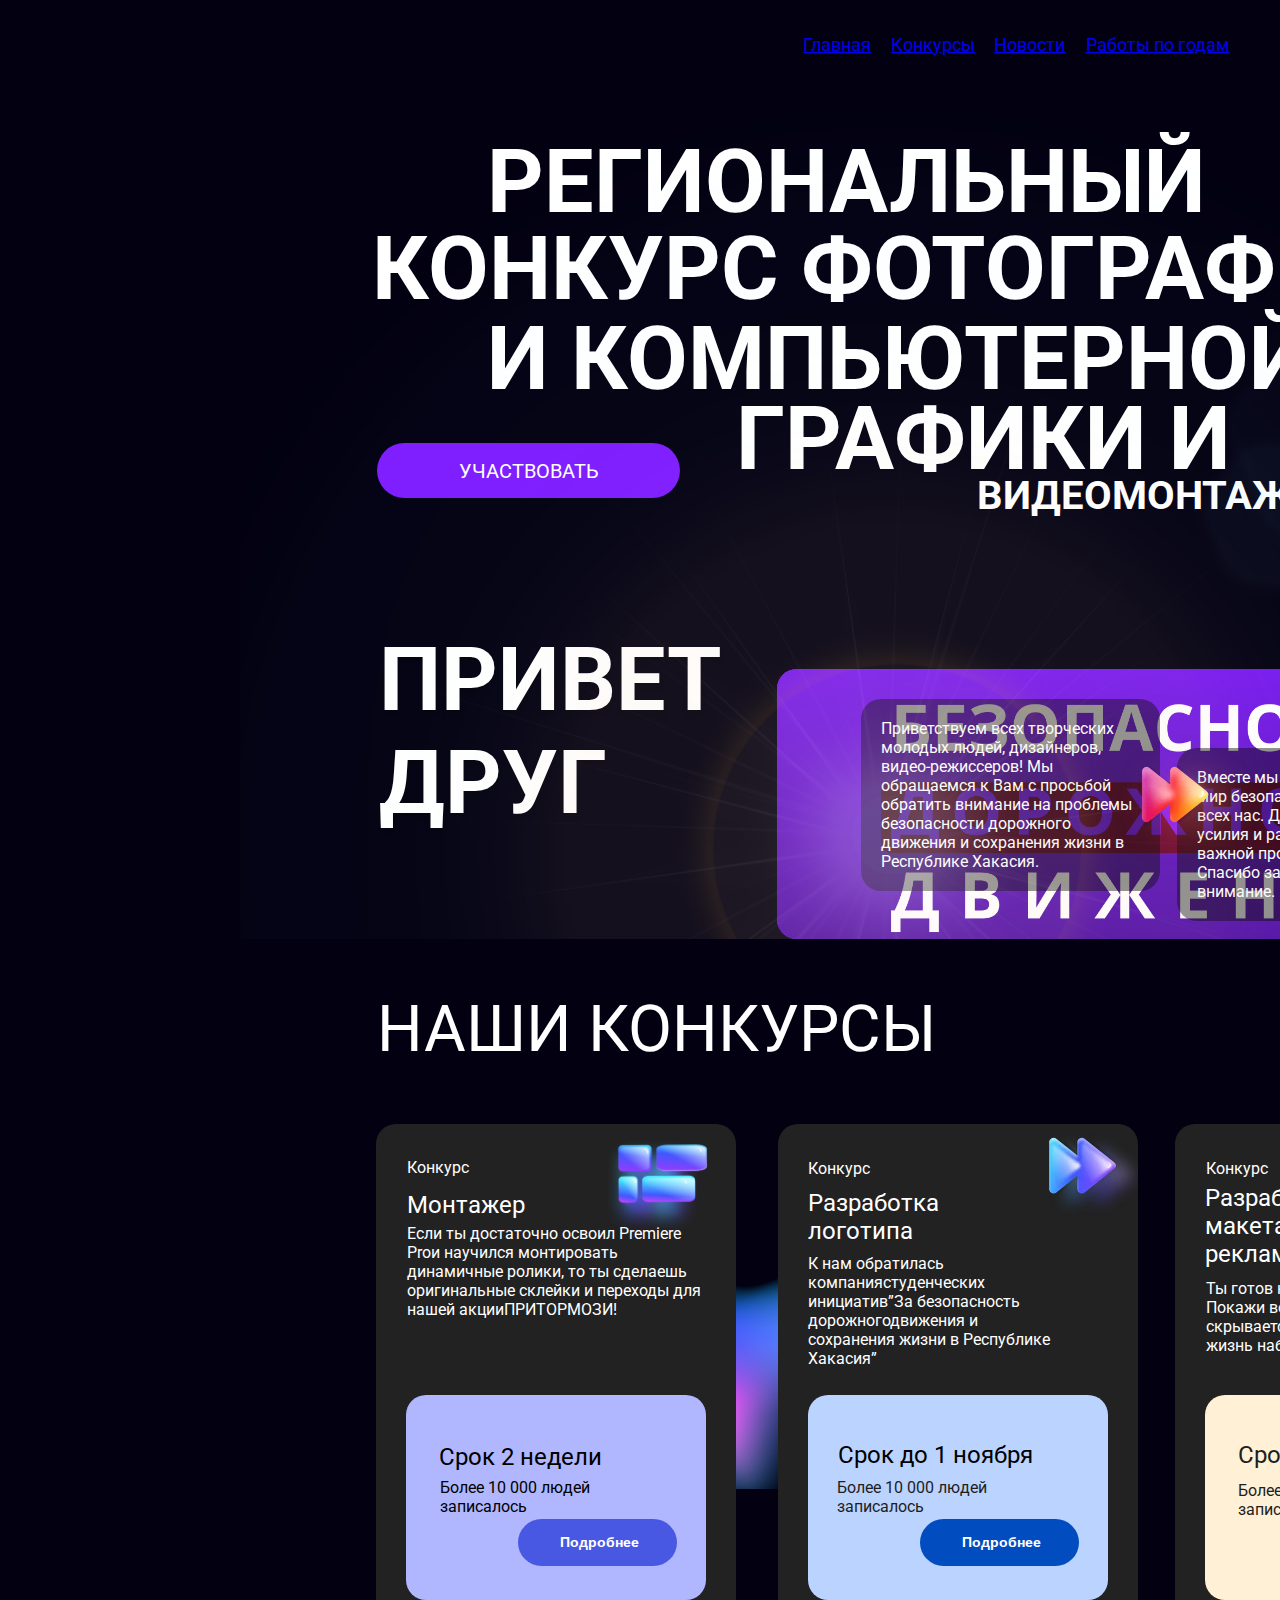
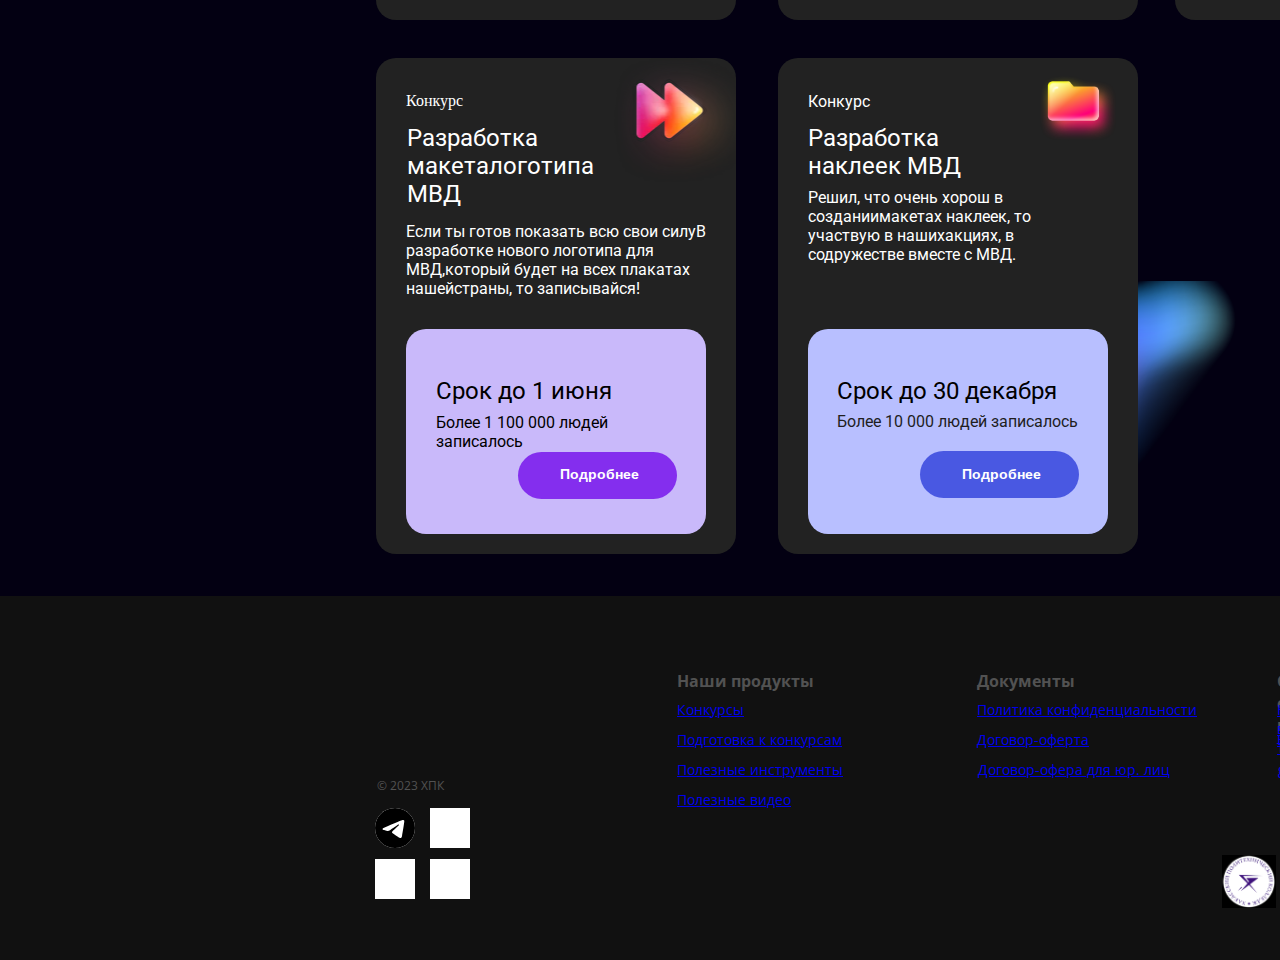
==== index.html @ a4489f6e "Add files via upload" ====
<!DOCTYPE html>
<html>
<head>
  <link href="https://fonts.googleapis.com/css?family=Roboto&display=swap" rel="stylesheet" />
  <link href="https://fonts.googleapis.com/css?family=Arimo&display=swap" rel="stylesheet" />
  <link href="https://fonts.googleapis.com/css?family=Open+Sans&display=swap" rel="stylesheet" />
  <link href="./css/main.css" rel="stylesheet" />

  <title>Document</title>
</head>

<body>
  <div class>
  <div class="v1_2">
    <div class="menu">
        <div class="menu-item"><a href="index.html">Главная</a></div>
        <div class="menu-item"><a href="fds.html">Конкурсы</a></div>
        <div class="menu-item"><a href="#">Новости</a></div>
        <div class="menu-item"><a href="$">Работы по годам</a></div>
        <button class="bloktexta_uch" onclick="scrollToDiv()">
            <a class="text_uch">УЧАСТВОВАТЬ</a>
        </button>
        
        <div class="login-button-container" onmouseover="showButton()">
          <button class="login-button" onclick="openLoginModal()">Вход</button>
            <div id="loginModal" class="modal">
              <div class="modal-content">
                  <span class="close" onclick="closeLoginModal()">&times;</span>
                  <h2>Вход</h2>
                  <form action="/login" method="POST">
                      <div class="form-group">
                          <label for="phone">Телефон:</label>
                          <input type="tel" id="phone" name="phone" pattern="\+[7]{1}[0-9]{10}" title="Введите телефон в формате +7XXXXXXXXXX" required>
                      </div>
                      
                      <div class="form-group">
                          <label for="password">Пароль:</label>
                          <input type="password" id="password" name="password" required>
                      </div>
                      
                      <button type="submit" class="btn"><span>Войти</span></button>
                  </form>
                  <p class="policy">Нажимая на кнопку "Войти", вы соглашаетесь с условиями использования.</p>
              </div>
          </div>

            <button class="login-button" onclick="openRegistrationModal()">Регистрация</button>
            <div id="registrationModal" class="modal">
              <div class="modal-content">
                  <span class="close" onclick="closeRegistrationModal()">&times;</span>
                  <h2>Регистрация</h2>
                  <form action="success.html" method="POST" onsubmit="return validateForm()">
                      <div class="form-group">
                          <label for="name">Имя:</label>
                          <input type="text" id="name" name="name" required pattern="[а-яА-ЯёЁ]+" title="Введите имя на русском языке">
                      </div>
                          
                      <div class="form-group">
                          <label for="surname">Фамилия:</label>
                          <input type="text" id="surname" name="surname" required pattern="[а-яА-ЯёЁ]+" title="Введите фамилию на русском языке">
                      </div>
                      
                      <div class="form-group">
                          <label for="patronymic">Отчество:</label>
                          <input type="text" id="patronymic" name="patronymic" pattern="[а-яА-ЯёЁ]+" title="Введите отчество на русском языке">
                      </div>
                      
                      <div class="form-group">
                          <label for="institution">Учебное заведение:</label>
                          <input type="text" id="institution" name="institution" required>
                      </div>
                      
                      <div class="form-group">
                        <label for="phone-registration">Телефон:</label>
                        <input type="tel" id="phone-registration" name="phone" pattern="\+[7]{1}[0-9]{10}" title="Введите телефон в формате +7XXXXXXXXXX" required>
                    </div>
                    
                      
                      <div class="form-group">
                          <label for="birthdate">Дата рождения:</label>
                          <input type="date" id="birthdate" name="birthdate" required max="">
                      </div>
                          
                      <div class="form-group">
                          <label for="password">Пароль:</label>
                          <input type="password" id="password" name="password" required>
                      </div>
                      
                      
                      <button type="submit" class="btn"><span>Зарегистрироваться</span></button>
                  </form>
                  <p class="policy">Нажимая на кнопку "Зарегистрироваться", вы соглашаетесь с условиями использования.</p>
              </div>
          </div>
        </div>
        
      <span class="v4_61">РЕГИОНАЛЬНЫЙ</span>
      <span class="v4_64">КОНКУРС ФОТОГРАФИЙ</span>
      <span class="v4_70">И КОМПЬЮТЕРНОЙ</span>
      <span class="v42_2">ГРАФИКИ И </span>
      <span class="v4_76">ВИДЕОМОНТАЖА</span>
      <span class="v5_1852">ПРИВЕТ
ДРУГ</span>
<div class="slider">
  <div class="slide active"><img src="images/1.png" alt="Image 1"></div>
  <div class="slide"><img src="images/2.png" alt="Image 2"></div>
  <div class="slide"><img src="images/3.png" alt="Image 3"></div>
</div>
<div class="slider-block"><span class="v4_84">Приветствуем всех творческих молодых людей, дизайнеров, видео-режиссеров! Мы обращаемся к Вам с просьбой обратить внимание на проблемы безопасности дорожного движения и сохранения жизни в Республике Хакасия. </span>
  <span class="v4_90">Вместе мы можем сделать мир безопаснее и лучше для всех нас. Давайте объединим усилия и работать над этой важной проблемой вместе! Спасибо за вашу поддержку и внимание.</span></div>
      <div class="blik"></div>
    </div>
    <div class="v4_94"></div><span class="v5_1857">НАШИ КОНКУРСЫ</span>
    <div class="v4_101">
      <div class="v4_104"></div>
      <div class="v4_135"></div>
      <div class="v117_7">
        <div class="v4_106"></div><span class="v4_109">Конкурс</span><span class="v4_112">Ты готов к настоящим приключениям?Покажи всю красоту, которая скрываетсяу тебя внутри и воплоти ее в жизнь набаннер!</span><span class="v4_115">Разработка макетабаннера соц. рекламы</span>
        <div class="v4_117"></div><span class="v4_120">Более 300 000 людей записалось</span><span class="v4_126">Срок 1 декабря</span>
        <div class="v4_128"></div><div class="v4_129"><button class="more-info" style="
          background: none;
          border: none;
          font-family: Arimo;
          font-weight: Bold;
          font-size: 14px;
          color: rgba(255, 255, 255, 1);
          cursor: pointer;
          padding: 0;
      ">Подробнее</button></div>
        <div class="v4_132"></div>
      </div>
      <div class="v117_6">
        <div class="v4_106"></div><span class="v4_202">Конкурс</span><span class="v4_208">Если ты достаточно освоил Premiere Proи научился монтировать динамичные ролики, то ты сделаешь оригинальные склейки и переходы для нашей акцииПРИТОРМОЗИ!</span><span class="v4_214">Монтажер</span>
        <div class="v4_216"></div><span class="v4_219">Более 10 000 людей записалось</span><span class="v4_225">Срок 2 недели</span>
        <div class="v4_231"></div>
        <div class="v4_227"></div><div class="v4_228"><button class="more-info" style="
          background: none;
          border: none;
          font-family: Arimo;
          font-weight: Bold;
          font-size: 14px;
          color: rgba(255, 255, 255, 1);
          cursor: pointer;
          padding: 0;
      ">Подробнее</button></div></div>
      <div class="v117_5">
        <div class="v4_233"></div><span class="v4_236">Конкурс</span><span class="v4_239">К нам обратилась компаниястуденческих инициатив”За безопасность дорожногодвижения и сохранения жизни в Республике Хакасия”</span><span class="v4_242">Разработка логотипа</span>
        <div class="v4_244"></div><span class="v4_247">Более 10 000 людей записалось</span><span class="v4_253">Срок до 1 ноября </span>
        <div class="v4_255"></div><div class="v4_256"><button class="more-info" style="
          background: none;
          border: none;
          font-family: Arimo;
          font-weight: Bold;
          font-size: 14px;
          color: rgba(255, 255, 255, 1);
          cursor: pointer;
          padding: 0;
      ">Подробнее</button></div>
        <div class="v4_259"></div>
      </div>
      <div class="v117_4">
        <div class="v4_261"></div><span class="v4_264">Конкурс</span>
        <div class="v12_5"></div><span class="v4_274">Решил, что очень хорош в созданиимакетах наклеек, то участвую в нашихакциях, в содружестве вместе с МВД.</span>
        <div class="v4_276"></div>
        <div class="v4_278"></div><div class="v4_279"><button class="more-info" style="
          background: none;
          border: none;
          font-family: Arimo;
          font-weight: Bold;
          font-size: 14px;
          color: rgba(255, 255, 255, 1);
          cursor: pointer;
          padding: 0;
      ">Подробнее</button></div>
        <span class="v4_282">Более 10 000 людей записалось</span>
        <span class="v117_3">Разработка наклеек МВД</span>
        <span class="v4_288">Срок до 30 декабря</span></div>
      <div class="v117_2">
        <div class="v4_318"></div><span class="v4_321">Конкурс</span><span class="v4_328">Разработка макеталоготипа МВД</span><span class="v4_324">Если ты готов показать всю свои силуВ разработке нового логотипа для МВД,который будет на всех плакатах нашейстраны, то записывайся! </span>
        <div class="v4_330"></div><span class="v4_333">Более 1 100 000 людей записалось</span><span class="v4_339">Срок до 1 июня</span>
        <div class="v4_341"></div><div class="v4_342"><button class="more-info" style="
          background: none;
          border: none;
          font-family: Arimo;
          font-weight: Bold;
          font-size: 14px;
          color: rgba(255, 255, 255, 1);
          cursor: pointer;
          padding: 0;
      ">Подробнее</button></div>
        <div class="v4_368"></div>
      </div>
    </div>
    <div id="formModal" class="modal">
      <div class="modal-content">
        <span class="close" onclick="closeFormModal()">&times;</span>
        <h2>Заявка на участие</h2>
        <form class="form-container">
          <input type="text" name="name" placeholder="Имя" required>
          <input type="text" name="email" placeholder="Email" required>
          <textarea name="details" placeholder="Детали" required></textarea>
          <input type="file" name="file" required>
          <label><input type="checkbox" name="agree" required> Согласен с <a href="#" class="privacy-link">политикой конфиденциальности</a></label>
          <button type="submit">Отправить</button>
        </form>
      </div>
    </div>
    <div id="notification" class="notification">
      Заявка принята!
    </div>
    <div class="v111_84"></div>
    <span class="v111_85">© 2023 ХПК</span>
    <span class="v111_86">Наши продукты</span>
    <span class="v111_87"><a href="#">Конкурсы</a></span>
    <span class="v111_88"><a href="#">Подготовка к конкурсам</a></span>
    <span class="v111_89"><a href="#">Полезные инструменты</a></span>
    <span class="v111_90"><a href="#">Полезные видео</a></span>
    <span class="v111_91">Документы</span>
    <span class="v111_92"><a href="#">Политика конфиденциальности</a></span>
    <span class="v111_93"><a href="#">Договор-оферта</a></span>
    <span class="v111_94"><a href="#">Договор-офера для юр. лиц</a></span>
    <span class="v111_95">Связь с нами</span>
    <span class="v111_96"><a href="#">Написать в Telegram</a></span>
    <span class="v111_97"><a href="#">Вакансии</a></span>
    <span class="v111_98"><a href="#">gustav_08@mail.ru</a></span>
    <div class="v111_104"></div>
    <div class="v111_110"></div>
    <div class="v111_116"></div>
    <div class="v111_122">
      <svg xmlns="http://www.w3.org/2000/svg" width="40" height="40" fill="currentColor" class="bi bi-telegram" viewBox="0 0 16 16">
      <path d="M16 8A8 8 0 1 1 0 8a8 8 0 0 1 16 0zM8.287 5.906c-.778.324-2.334.994-4.666 2.01-.378.15-.577.298-.595.442-.03.243.275.339.69.47l.175.055c.408.133.958.288 1.243.294.26.006.549-.1.868-.32 2.179-1.471 3.304-2.214 3.374-2.23.05-.012.12-.026.166.016.047.041.042.12.037.141-.03.129-1.227 1.241-1.846 1.817-.193.18-.33.307-.358.336a8.154 8.154 0 0 1-.188.186c-.38.366-.664.64.015 1.088.327.216.589.393.85.571.284.194.568.387.936.629.093.06.183.125.27.187.331.236.63.448.997.414.214-.02.435-.22.547-.82.265-1.417.786-4.486.906-5.751a1.426 1.426 0 0 0-.013-.315.337.337 0 0 0-.114-.217.526.526 0 0 0-.31-.093c-.3.005-.763.166-2.984 1.09z"></path>
    </svg>
  </div>
    <div class="v111_123"></div>
    <div class="v111_124"></div>
    <div class="icon" onclick="toggleGif()">
      <img src="images/v4_368.png" alt="Icon">
    </div>
    <div class="gif-container" id="gifContainer">
      <img src="images/Flow 5@512p-25fps.gif" alt="Gif" id="gif">
      <span class="close" onclick="closeGif()">Закрыть</span>
    </div>
  </div>
  </div>
  <script>
    function showButton() {
    var slash = document.querySelector('.slash');
    slash.style.opacity = '1';
}
function scrollToDiv() {
    var targetElement = document.querySelector('.v4_94');
    if (targetElement) {
        targetElement.scrollIntoView({ behavior: 'smooth', block: 'start' });
    }
}
const slides = document.querySelectorAll('.slide');
let currentSlide = 0;
slides[currentSlide].classList.add('active');

// Функция для переключения слайдов
function nextSlide() {
  slides[currentSlide].classList.remove('active');
  currentSlide = (currentSlide + 1) % slides.length;
  slides[currentSlide].classList.add('active');
}

// Устанавливаем интервал для автоматического переключения слайдов
setInterval(nextSlide, 3000);
function toggleGif() {
  var gifContainer = document.getElementById("gifContainer");
  gifContainer.style.display = "block";
}

function closeGif() {
  var gifContainer = document.getElementById("gifContainer");
  gifContainer.style.display = "none";
}
function openRegistrationModal() {
        var modal = document.getElementById("registrationModal");
        modal.style.display = "block"; // Показываем модальное окно
    }

    // Функция закрытия модального окна
    function closeRegistrationModal() {
        var modal = document.getElementById("registrationModal");
        modal.style.display = "none"; // Скрываем модальное окно
    }

    function validateForm() {
    // Просто возвращаем true, так как повторное подтверждение пароля удалено
    // Перенаправляем пользователя на другую страницу
    window.location.href = "success.html";
    return false; // Для предотвращения отправки формы
}

    function openLoginModal() {
        var modal = document.getElementById("loginModal");
        modal.style.display = "block"; // Показываем модальное окно
    }

    // Функция закрытия модального окна для входа
    function closeLoginModal() {
        var modal = document.getElementById("loginModal");
        modal.style.display = "none"; // Скрываем модальное окно
    }
    document.getElementById("birthdate").max = new Date(new Date().setFullYear(new Date().getFullYear() - 14)).toISOString().split("T")[0];
    const buttons = document.querySelectorAll('.more-info');
    const formModal = document.getElementById('formModal');
    const closeFormModalBtn = document.querySelector('.close');
    const notification = document.getElementById('notification');

    buttons.forEach(button => {
      button.addEventListener('click', () => {
        formModal.style.display = 'block';
      });
    });

    closeFormModalBtn.addEventListener('click', () => {
      formModal.style.display = 'none';
    });

    window.onclick = (event) => {
      if (event.target === formModal) {
        formModal.style.display = 'none';
      }
    };

    document.querySelector('.form-container').addEventListener('submit', (event) => {
      event.preventDefault();
      formModal.style.display = 'none';
      notification.style.display = 'block';
      setTimeout(() => {
        notification.style.display = 'none';
      }, 3000);
    });
 </script>
</body>

</html>
---- css/main.css ----
* {
  box-sizing: border-box;
  }
  span {
    display: flex;
  }
  
  .flex-container {
    display: flex;
  }
  
  body {
  margin: 0;
  /* padding: 0; */
  /* display: flex;
  justify-content: center; 
  align-items: center;  */
  height: 100%;
  overflow-x: hidden;
  /* zoom: 140%; */
  }
  
  .container {
  width: 80%;
  max-width: 1536px; 
  }
  
  .zoom {
  transform: scale(1.5); /* */
  }
  
  .v1_2 {
  width: 100%;
  height: 100%;
  background: rgba(255,255,255,1);
  opacity: 1;
  position: relative;
  top: 0px;
  left: 0px;
   /* overflow: hidden; */
  }
  .menu {
  width: 1920px;
  height: 942px;
  background: rgba(3,0,18,1);
  opacity: 1;
  position: relative;
  top: 0px;
  left: 0px;
  overflow: hidden;
  }
  
  .menu-item {
  color: rgba(255, 255, 255, 1);
  font-family: Roboto;
  font-weight: Regular;
  font-size: 18px;
  position: absolute;
  top: 34px;
  }
  
  .menu-item:nth-child(1) {
  left: 803px;
  width: 69px;
  }
  
  .menu-item:nth-child(2) {
  left: 891px;
  width: 84px;
  }
  
  .menu-item:nth-child(3) {
  left: 994px;
  width: 73px;
  }
  
  .menu-item:nth-child(4) {
  left: 1086px;
  width: 145px;
  }
  
  .bloktexta_uch {
  width: 303px;
  height: 55px;
  background: rgba(127, 27, 255, 1);
  border: none; 
  cursor: pointer; 
  padding: 0; 
  outline: none; 
  opacity: 1;
  position: absolute;
  top: 443px;
  left: 377px;
  border-radius: 30px;
  overflow: hidden;
  }
  .bloktexta_uch:focus {
  outline: none; 
  }
  .bloktexta_uch a.text_uch {
  color: rgba(255, 255, 255, 1);
  font-family: Roboto;
  font-weight: Regular;
  font-size: 20px;
  text-align: center;
  text-decoration: none; 
  }
  .login-button-container {
  width: 150px;
  height: 33px;
  padding: 0px 15px;
  border: 1px solid rgba(255, 255, 255, 1);
  border-radius: 20px;
  overflow: hidden;
  position: absolute;
  top: 31px;
  left: 1326px;
  display: inline-block;
  cursor: pointer;
  }
  
  .login-button {
  background: none;
  border: none;
  font-family: Arimo;
  font-weight: Bold;
  font-size: 14px;
  color: rgba(255, 255, 255, 1);
  cursor: pointer;
  outline: none;
  padding: 0;
  line-height: 33px;
  }
  
  .slash {
  opacity: 0;
  transition: opacity 0.3s ease;
  }
  
  .login-button-container:hover .slash {
  opacity: 1;
  }
  
  .icon {
  position: fixed;
  bottom: 20px;
  right: 20px;
  cursor: pointer;
  }
  
  .gif-container {
  display: none;
  position: fixed;
  top: 0;
  left: 0;
  width: 100%;
  height: 100%;
  background-color: rgba(0, 0, 0, 0.8);
  z-index: 999;
  }
  
  .gif-container img {
  display: block;
  margin: auto;
  max-width: 100%;
  max-height: 100%;
  }
  
  .close {
  position: absolute;
  top: 20px;
  right: 20px;
  color: white;
  cursor: pointer;
  }
.v4_61,
.v4_64,
.v4_70,
.v42_2,
.v5_1852 {
  color: rgba(255, 255, 255, 1);
  font-family: Roboto;
  font-weight: Bold;
  font-size: 88px;
  opacity: 1;
  text-align: left;
}

.v4_61 {
  width: auto;
  position: absolute;
  top: 130px;
  left: 487px;
}

.v4_64 {
  width: auto;
  position: absolute;
  top: 217px;
  left: 372px;
}

.v4_70 {
  width: auto;
  position: absolute;
  top: 307px;
  left: 487px;
}

.v42_2 {
  width: auto;
  position: absolute;
  top: 387px;
  left: 736px;
}

.v5_1852 {
  width: 386px;
  position: absolute;
  top: 628px;
  left: 379px;
  text-shadow: 0px 4px 4px rgba(0, 0, 0, 0.25);
}

.v4_76 {
  width: 341px;
  position: absolute;
  top: 472px;
  left: 977px;
  font-size: 40px;
  color: rgba(255, 255, 255, 1);
  font-family: Roboto;
  font-weight: Bold;
}

  .slider {
  width: 761px;
  height: 270px;
  background: rgba(127,27,255,1);
  position: absolute;
  top: 669px;
  left: 777px;
  border-radius: 20px;
  overflow: hidden;
  position: relative;
  }
  
  h1{
    font-family: Roboto;
    font-weight: bold;
    font-size: 88px;
    color: #fff;

}
.main-content {
  text-align: center;
  margin-top: 20px;

}

.main-content h1 {
  margin: 0;
}
  .slide {
  width: 100%;
  height: 100%;
  position: absolute;
  top: 0;
  left: 0;
  opacity: 0;
  transition: opacity 0.5s ease-in-out;
  }
  
  .slide.active {
  opacity: 1;
  }
  
  .slide img {
  width: 100%;
  height: 100%;
  object-fit: cover;
  }
  
  .slider::before {
  content: '';
  position: absolute;
  top: 0;
  left: 0;
  width: 100%;
  height: 100%;
  background-color: rgba(126, 27, 255, 0.699); 
  }
  .v4_84, .v4_87 {
    color: #fff;
    font-family: Roboto;
    font-size: 16px;
    opacity: 1;
    text-align: left;
  }
  
  .v4_84 {
    width: 299px;
    font-weight: 400; /* Regular */
    position: absolute;
    top: 699px;
    left: 861px;
  }
  
  .v4_87 {
    width: 102px;
    font-weight: 500; /* Medium */
    position: absolute;
    top: 747px;
    left: 1177px;
  }
  
  .slider-block span{
  background: rgba(0, 0, 0, 0.445);
  padding: 20px;
  border-radius:20px
  }
  .v4_90 {
  width: 274px;
  color: rgb(255, 255, 255);
  position: absolute;
  top: 748px;
  left: 1177px;
  font-family: Roboto;
  font-weight: Regular;
  font-size: 16px;
  opacity: 1;
  text-align: left;
  }
  .blik {
  width: 100%;
  height: 939px;
  background: url("../images/v101_8.png");
  background-repeat: no-repeat;
  background-position: center center;
  background-size: cover;
  opacity: 0.25;
  position: absolute;
  top: 0px;
  left: 240px;
  pointer-events: none;
  overflow: hidden;
  }
  .v4_94 {
  width: 1920px;
  height: 140px;
  background: rgba(3,0,18,1);
  opacity: 1;
  position: absolute;
  top: 942px;
  left: 0px;
  overflow: hidden;
  }
  .v5_1857 {
  width: auto;
  color: rgba(255,255,255,1);
  position: absolute;
  top: 992px;
  left: 377px;
  font-family: Roboto;
  font-weight: SemiBold;
  font-size: 64px;
  opacity: 1;
  text-align: left;
  }
  .v4_101 {
  width: 1920px;
  height: 1114px;
  background: rgba(3,0,18,1);
  opacity: 1;
  position: absolute;
  top: 1082px;
  left: 0px;
  overflow: hidden;
  }
  .v4_104 {
  width: 266px;
  height: 185px;
  background: url("../images/v4_104.png");
  background-repeat: no-repeat;
  background-position: center center;
  background-size: cover;
  opacity: 1;
  position: absolute;
  top: 799px;
  left: 970px;
  overflow: hidden;
  }
  .v4_135 {
  width: 311px;
  height: 216px;
  background: url("../images/v4_135.png");
  background-repeat: no-repeat;
  background-position: center center;
  background-size: cover;
  opacity: 1;
  position: absolute;
  top: 191px;
  left: 594px;
  overflow: hidden;
  }
  .v117_7 {
  width: 360px;
  height: 496px;
  background: url("../images/v117_7.png");
  background-repeat: no-repeat;
  background-position: center center;
  background-size: cover;
  opacity: 1;
  position: absolute;
  top: 42px;
  left: 1175px;
  overflow: hidden;
  }
  .v4_106 {
  width: 360px;
  height: 496px;
  background: rgba(34,34,34,1);
  opacity: 1;
  position: absolute;
  top: 0px;
  left: 0px;
  border-top-left-radius: 20px;
  border-top-right-radius: 20px;
  border-bottom-left-radius: 20px;
  border-bottom-right-radius: 20px;
  overflow: hidden;
  }
  .v4_109 {
  width: 63px;
  color: rgba(255,255,255,1);
  position: absolute;
  top: 35px;
  left: 31px;
  font-family: Roboto;
  font-weight: Regular;
  font-size: 16px;
  opacity: 1;
  text-align: left;
  }
  .v4_112 {
  width: 317px;
  color: rgba(255,255,255,1);
  position: absolute;
  top: 155px;
  left: 31px;
  font-family: Roboto;
  font-weight: Regular;
  font-size: 16px;
  opacity: 1;
  text-align: left;
  }
  .v4_115 {
  width: 257px;
  color: rgba(255,255,255,1);
  position: absolute;
  top: 60px;
  left: 30px;
  font-family: Roboto;
  font-weight: SemiBold;
  font-size: 24px;
  opacity: 1;
  text-align: left;
  }
  .v4_117 {
  width: 300px;
  height: 205px;
  background: rgba(255,240,214,1);
  opacity: 1;
  position: absolute;
  top: 271px;
  left: 30px;
  border-top-left-radius: 20px;
  border-top-right-radius: 20px;
  border-bottom-left-radius: 20px;
  border-bottom-right-radius: 20px;
  overflow: hidden;
  }
  .v4_120 {
  width: 237px;
  color: rgba(33,30,30,1);
  position: absolute;
  top: 357px;
  left: 63px;
  font-family: Roboto;
  font-weight: Regular;
  font-size: 16px;
  opacity: 1;
  text-align: left;
  }
  .v4_126 {
  width: 177px;
  color: rgba(33,30,30,1);
  position: absolute;
  top: 317px;
  left: 63px;
  font-family: Roboto;
  font-weight: SemiBold;
  font-size: 24px;
  opacity: 1;
  text-align: left;
  }
  .v4_128 {
  width: 159px;
  height: 47px;
  background: rgba(255,153,0,1);
  padding: 11px 43px;
  opacity: 1;
  position: absolute;
  top: 395px;
  left: 142px;
  border-top-left-radius: 30px;
  border-top-right-radius: 30px;
  border-bottom-left-radius: 30px;
  border-bottom-right-radius: 30px;
  overflow: hidden;
  }
  .v4_129 {
  width: 73px;
  color: rgba(255,255,255,1);
  position: absolute;
  top: 410px;
  left: 185px;
  font-family: Roboto;
  font-weight: SemiBold;
  font-size: 14px;
  opacity: 1;
  text-align: center;
  }
  .v4_132 {
  width: 98px;
  height: 94px;
  background: url("../images/v4_132.png");
  background-repeat: no-repeat;
  background-position: center center;
  background-size: cover;
  opacity: 1;
  position: absolute;
  top: 0px;
  left: 251px;
  overflow: hidden;
  }
  .v117_6 {
  width: 360px;
  height: 496px;
  background: url("../images/v117_6.png");
  background-repeat: no-repeat;
  background-position: center center;
  background-size: cover;
  opacity: 1;
  position: absolute;
  top: 42px;
  left: 376px;
  overflow: hidden;
  }
  .v4_202 {
  width: 63px;
  color: rgba(255,255,255,1);
  position: absolute;
  top: 34px;
  left: 31px;
  font-family: Roboto;
  font-weight: Regular;
  font-size: 16px;
  opacity: 1;
  text-align: left;
  }
  .v4_208 {
  width: 306px;
  color: rgba(255,255,255,1);
  position: absolute;
  top: 100px;
  left: 31px;
  font-family: Roboto;
  font-weight: Regular;
  font-size: 16px;
  opacity: 1;
  text-align: left;
  }
  .v4_214 {
  width: 120px;
  color: rgba(255,255,255,1);
  position: absolute;
  top: 67px;
  left: 31px;
  font-family: Roboto;
  font-weight: SemiBold;
  font-size: 24px;
  opacity: 1;
  text-align: left;
  }
  .v4_216 {
  width: 300px;
  height: 205px;
  background: rgba(176,183,255,1);
  opacity: 1;
  position: absolute;
  top: 271px;
  left: 30px;
  border-top-left-radius: 20px;
  border-top-right-radius: 20px;
  border-bottom-left-radius: 20px;
  border-bottom-right-radius: 20px;
  overflow: hidden;
  }
  .v4_219 {
  width: 235px;
  color: rgba(0,0,0,1);
  position: absolute;
  top: 354px;
  left: 64px;
  font-family: Roboto;
  font-weight: Regular;
  font-size: 16px;
  opacity: 1;
  text-align: left;
  }
  .v4_225 {
  color: rgba(0,0,0,1);
  position: absolute;
  top: 319px;
  left: 63px;
  font-family: Roboto;
  font-weight: SemiBold;
  font-size: 24px;
  opacity: 1;
  text-align: left;
  }
  .v4_231 {
  width: 118px;
  height: 99px;
  background: url("../images/v4_231.png");
  background-repeat: no-repeat;
  background-position: center center;
  background-size: cover;
  opacity: 1;
  position: absolute;
  top: 12px;
  left: 227px;
  overflow: hidden;
  }
  .v4_227 {
  width: 159px;
  height: 47px;
  background: rgba(73,88,226,1);
  padding: 11px 43px;
  opacity: 1;
  position: absolute;
  top: 395px;
  left: 142px;
  border-top-left-radius: 30px;
  border-top-right-radius: 30px;
  border-bottom-left-radius: 30px;
  border-bottom-right-radius: 30px;
  overflow: hidden;
  }
  .v4_228 {
  width: 73px;
  color: rgba(255,255,255,1);
  position: absolute;
  top: 410px;
  left: 184px;
  font-family: Roboto;
  font-weight: SemiBold;
  font-size: 14px;
  opacity: 1;
  text-align: center;
  }
  .v117_5 {
    width: 360px;
  height: 496px;
  background: url("../images/v117_5.png");
  background-repeat: no-repeat;
  background-position: center center;
  background-size: cover;
  opacity: 1;
  position: absolute;
  top: 42px;
  left: 778px;
  overflow: hidden;
  }
  .v4_233 {
  width: 360px;
  height: 496px;
  background: rgba(34,34,34,1);
  opacity: 1;
  position: absolute;
  top: 0px;
  left: 0px;
  border-top-left-radius: 20px;
  border-top-right-radius: 20px;
  border-bottom-left-radius: 20px;
  border-bottom-right-radius: 20px;
  overflow: hidden;
  }
  .v4_236 {
  width: 63px;
  color: rgba(255,255,255,1);
  position: absolute;
  top: 35px;
  left: 30px;
  font-family: Roboto;
  font-weight: Regular;
  font-size: 16px;
  opacity: 1;
  text-align: left;
  }
  .v4_239 {
  width: 251px;
  color: rgba(255,255,255,1);
  position: absolute;
  top: 130px;
  left: 30px;
  font-family: Roboto;
  font-weight: Regular;
  font-size: 16px;
  opacity: 1;
  text-align: left;
  }
  .v4_242 {
  width: 241px;
  color: rgba(255,255,255,1);
  position: absolute;
  top: 65px;
  left: 30px;
  font-family: Roboto;
  font-weight: SemiBold;
  font-size: 24px;
  opacity: 1;
  text-align: left;
  }
  .v4_244 {
  width: 300px;
  height: 205px;
  background: rgba(186,211,255,1);
  opacity: 1;
  position: absolute;
  top: 271px;
  left: 30px;
  border-top-left-radius: 20px;
  border-top-right-radius: 20px;
  border-bottom-left-radius: 20px;
  border-bottom-right-radius: 20px;
  overflow: hidden;
  }
  .v4_247 {
  width: 236px;
  color: rgba(33,30,30,1);
  position: absolute;
  top: 354px;
  left: 59px;
  font-family: Roboto;
  font-weight: Regular;
  font-size: 16px;
  opacity: 1;
  text-align: left;
  }
  .v4_253 {
  width: 209px;
  color: rgba(0,0,0,1);
  position: absolute;
  top: 317px;
  left: 60px;
  font-family: Roboto;
  font-weight: SemiBold;
  font-size: 24px;
  opacity: 1;
  text-align: left;
  }
  .v4_255 {
  width: 159px;
  height: 47px;
  background: rgba(1,76,191,1);
  padding: 11px 43px;
  opacity: 1;
  position: absolute;
  top: 395px;
  left: 142px;
  border-top-left-radius: 30px;
  border-top-right-radius: 30px;
  border-bottom-left-radius: 30px;
  border-bottom-right-radius: 30px;
  overflow: hidden;
  }
  .v4_256 {
  width: 73px;
  color: rgba(255,255,255,1);
  position: absolute;
  top: 410px;
  left: 184px;
  font-family: Roboto;
  font-weight: SemiBold;
  font-size: 14px;
  opacity: 1;
  text-align: center;
  }
  .v4_259 {
  width: 103px;
  height: 92px;
  background: url("../images/v4_259.png");
  background-repeat: no-repeat;
  background-position: center center;
  background-size: cover;
  opacity: 1;
  position: absolute;
  top: 5px;
  left: 270px;
  overflow: hidden;
  }
  .v117_4 {
  width: 360px;
  height: 496px;
  background: url("../images/v117_4.png");
  background-repeat: no-repeat;
  background-position: center center;
  background-size: cover;
  opacity: 1;
  position: absolute;
  top: 576px;
  left: 778px;
  overflow: hidden;
  }
  .v4_261 {
  width: 360px;
  height: 496px;
  background: rgba(34,34,34,1);
  opacity: 1;
  position: absolute;
  top: 0px;
  left: 0px;
  border-top-left-radius: 20px;
  border-top-right-radius: 20px;
  border-bottom-left-radius: 20px;
  border-bottom-right-radius: 20px;
  overflow: hidden;
  }
  .v4_264 {
  width: 63px;
  color: rgba(255,255,255,1);
  position: absolute;
  top: 34px;
  left: 30px;
  font-family: Roboto;
  font-weight: Regular;
  font-size: 16px;
  opacity: 1;
  text-align: left;
  }
  .v12_5 {
  width: 80px;
  height: 68px;
  background: url("../images/v12_5.png");
  background-repeat: no-repeat;
  background-position: center center;
  background-size: cover;
  opacity: 1;
  position: absolute;
  top: 16px;
  left: 260px;
  overflow: hidden;
  }
  .v4_274 {
  width: 291px;
  color: rgba(255,255,255,1);
  position: absolute;
  top: 130px;
  left: 30px;
  font-family: Roboto;
  font-weight: Regular;
  font-size: 16px;
  opacity: 1;
  text-align: left;
  }
  .v4_276 {
  width: 300px;
  height: 205px;
  background: rgba(184,191,255,1);
  opacity: 1;
  position: absolute;
  top: 271px;
  left: 30px;
  border-top-left-radius: 20px;
  border-top-right-radius: 20px;
  border-bottom-left-radius: 20px;
  border-bottom-right-radius: 20px;
  overflow: hidden;
  }
  .v4_278,
  .v4_117_3,
  .v4_288 {
    font-family: Roboto;
    opacity: 1;
    text-align: left;
  }
  
  .v4_278 {
    width: 159px;
    height: 47px;
    background: rgba(73, 88, 226, 1);
    padding: 11px 43px;
    position: absolute;
    top: 393px;
    left: 142px;
    border-radius: 30px; /* Simplified border-radius */
    overflow: hidden;
  }
  
  .v4_279 {
    width: 73px;
    color: rgba(255,255,255,1);
    position: absolute;
    top: 408px;
    left: 184px;
    font-family: Roboto;
    font-weight: SemiBold;
    font-size: 14px;
    opacity: 1;
    text-align: center;
    }
  
  .v4_282 {
    color: rgba(33, 30, 30, 1);
    position: absolute;
    top: 354px;
    left: 59px;
    font-family: Roboto;
    font-weight: Regular;
    font-size: 16px;
    opacity: 1;
    text-align: left;
}
  
  .v117_3 {
    width: 222px;
    color: rgba(255,255,255,1);
    position: absolute;
    top: 66px;
    left: 30px;
    font-family: Roboto;
    font-weight: SemiBold;
    font-size: 24px;
    opacity: 1;
    text-align: left;
    }
  
    .v4_288 {
      width: 225px;
      color: rgba(0,0,0,1);
      position: absolute;
      top: 319px;
      left: 59px;
      font-family: Roboto;
      font-weight: SemiBold;
      font-size: 24px;
      opacity: 1;
      text-align: left;
      }
  
  .v117_2 {
    width: 360px;
    height: 507px;
    background: url("../images/v117_2.png") no-repeat center center / cover;
    opacity: 1;
    position: absolute;
    top: 565px;
    left: 376px;
    overflow: hidden;
  }
  
  .v4_318 {
    width: 360px;
    height: 496px;
    background: rgba(34, 34, 34, 1);
    opacity: 1;
    position: absolute;
    top: 11px;
    left: 0px;
    border-radius: 20px; /* Simplified border-radius */
    overflow: hidden;
  }
  
  .v4_321 {
    width: 63px;
    color: #fff;
    position: absolute;
    top: 45px;
    left: 30px;
    font-weight: 400; /* Regular */
    font-size: 16px;
    opacity: 1;
    text-align: left;
  }
  
  .v4_328,
.v4_324,
.v4_333,
.v4_339 {
  font-family: Roboto;
  font-weight: SemiBold;
  opacity: 1;
  text-align: left;
}

.v4_328 {
  width: 222px;
  color: rgba(255,255,255,1);
  position: absolute;
  top: 77px;
  left: 31px;
  font-family: Roboto;
  font-weight: SemiBold;
  font-size: 24px;
  opacity: 1;
  text-align: left;
}

.v4_324 {
  width: 304px;
  color: #fff;
  position: absolute;
  top: 175px;
  left: 30px;
  font-weight: 400; /* Regular */
  font-size: 16px;
}

.v4_330 {
  width: 300px;
  height: 205px;
  background: rgba(201, 185, 250, 1);
  opacity: 1;
  position: absolute;
  top: 282px;
  left: 30px;
  border-radius: 20px; /* Simplified border-radius */
  overflow: hidden;
}

.v4_333 {
  width: 238px;
  color: #000;
  position: absolute;
  top: 366px;
  left: 60px;
  font-weight: 400; /* Regular */
  font-size: 16px;
}

.v4_339 {
  color: rgba(0,0,0,1);
  position: absolute;
  top: 330px;
  left: 60px;
  font-family: Roboto;
  font-weight: SemiBold;
  font-size: 24px;
  opacity: 1;
  text-align: left;
  }

.v4_341 {
  width: 159px;
  height: 47px;
  background: rgba(132, 46, 238, 1);
  padding: 11px 43px;
  opacity: 1;
  position: absolute;
  top: 405px;
  left: 142px;
  border-radius: 30px; /* Simplified border-radius */
  overflow: hidden;
}

  .v4_342 {
  width: 73px;
  color: rgba(255,255,255,1);
  position: absolute;
  top: 419px;
  left: 184px;
  font-family: Roboto;
  font-weight: SemiBold;
  font-size: 14px;
  opacity: 1;
  text-align: center;
  }
  .v4_368 {
  width: 137px;
  height: 145px;
  background: url("../images/v4_368.png");
  background-repeat: no-repeat;
  background-position: center center;
  background-size: cover;
  opacity: 1;
  position: absolute;
  top: 0px;
  left: 237px;
  overflow: hidden;
  }
  .v111_84 {
  width: 1920px;
  height: 364px;
  background: rgba(17,17,17,1);
  opacity: 1;
  position: absolute;
  top: 2196px;
  left: 0px;
  overflow: hidden;
  }
  .v111_85 {
  width: 91px;
  color: rgba(82,82,82,1);
  position: absolute;
  top: 2377px;
  left: 377px;
  font-family: Open Sans;
  font-weight: Regular;
  font-size: 12px;
  opacity: 1;
  text-align: left;
  }
  .v111_86 {
  width: auto;
  color: rgba(82,82,82,1);
  position: absolute;
  top: 2270px;
  left: 677px;
  font-family: Open Sans;
  font-weight: Bold;
  font-size: 16px;
  opacity: 1;
  text-align: left;
  }
  .v111_87 {
  width: auto;
  color: rgba(255,255,255,1);
  position: absolute;
  top: 2300px;
  left: 677px;
  font-family: Open Sans;
  font-weight: Regular;
  font-size: 14px;
  opacity: 1;
  text-align: left;
  }
  .v111_88 {
  width: auto;
  color: rgba(255,255,255,1);
  position: absolute;
  top: 2330px;
  left: 677px;
  font-family: Open Sans;
  font-weight: Regular;
  font-size: 14px;
  opacity: 1;
  text-align: left;
  }
  .v111_89 {
  width: auto;
  color: rgba(255,255,255,1);
  position: absolute;
  top: 2360px;
  left: 677px;
  font-family: Open Sans;
  font-weight: Regular;
  font-size: 14px;
  opacity: 1;
  text-align: left;
  }
  .v111_90 {
  width: auto;
  color: rgba(255,255,255,1);
  position: absolute;
  top: 2390px;
  left: 677px;
  font-family: Open Sans;
  font-weight: Regular;
  font-size: 14px;
  opacity: 1;
  text-align: left;
  }
  .v111_91 {
  width: auto;
  color: rgba(82,82,82,1);
  position: absolute;
  top: 2270px;
  left: 977px;
  font-family: Open Sans;
  font-weight: Bold;
  font-size: 16px;
  opacity: 1;
  text-align: left;
  }
  .v111_92 {
  width: auto;
  color: rgba(255,255,255,1);
  position: absolute;
  top: 2300px;
  left: 977px;
  font-family: Open Sans;
  font-weight: Regular;
  font-size: 14px;
  opacity: 1;
  text-align: left;
  }
  .v111_93 {
  width: auto;
  color: rgba(255,255,255,1);
  position: absolute;
  top: 2330px;
  left: 977px;
  font-family: Open Sans;
  font-weight: Regular;
  font-size: 14px;
  opacity: 1;
  text-align: left;
  }
  .v111_94 {
  width: auto;
  color: rgba(255,255,255,1);
  position: absolute;
  top: 2360px;
  left: 978px;
  font-family: Open Sans;
  font-weight: Regular;
  font-size: 14px;
  opacity: 1;
  text-align: left;
  }
  .v111_95 {
  width: 134autopx;
  color: rgba(82,82,82,1);
  position: absolute;
  top: 2270px;
  left: 1277px;
  font-family: Open Sans;
  font-weight: Bold;
  font-size: 16px;
  opacity: 1;
  text-align: left;
  }
  .v111_96 {
  width: auto;
  color: rgba(255,255,255,1);
  position: absolute;
  top: 2300px;
  left: 1277px;
  font-family: Open Sans;
  font-weight: Regular;
  font-size: 14px;
  opacity: 1;
  text-align: left;
  }
  .v111_97 {
  width: auto;
  color: rgba(255,255,255,1);
  position: absolute;
  top: 2330px;
  left: 1277px;
  font-family: Open Sans;
  font-weight: Regular;
  font-size: 14px;
  opacity: 1;
  text-align: left;
  }
  .v111_98 {
  width: auto;
  color: rgba(255,255,255,1);
  position: absolute;
  top: 2360px;
  left: 1278px;
  font-family: Open Sans;
  font-weight: Regular;
  font-size: 14px;
  opacity: 1;
  text-align: left;
  }
  .v111_104 {
  width: 40px;
  height: 40px;
  background: rgba(255,255,255,1);
  opacity: 1;
  position: absolute;
  top: 2459px;
  left: 375px;
  }
  .v111_110 {
  width: 40px;
  height: 40px;
  background: rgba(255,255,255,1);
  opacity: 1;
  position: absolute;
  top: 2459px;
  left: 430px;
  }
  .v111_116 {
  width: 40px;
  height: 40px;
  background: rgba(255,255,255,1);
  opacity: 1;
  position: absolute;
  top: 2408px;
  left: 430px;
  }
  .v111_122 {
  width: 40px;
  height: 40px;
  background: rgba(255,255,255,1);
  opacity: 1;
  position: absolute;
  top: 2408px;
  left: 375px;
  border-radius: 20px;
  }
  .v111_123 {
  width: 54px;
  height: 53px;
  background: url("../images/v111_123.png");
  background-repeat: no-repeat;
  background-position: center center;
  background-size: cover;
  opacity: 1;
  position: absolute;
  top: 2455px;
  left: 1222px;
  overflow: hidden;
  }
  .v111_124 {
  width: 122px;
  height: 71px;
  background: url("../images/v111_124.png");
  background-repeat: no-repeat;
  background-position: center center;
  background-size: cover;
  opacity: 1;
  position: absolute;
  top: 2445px;
  left: 1287px;
  overflow: hidden;
  }
  .modal {
  display: none;
  position: fixed;
  z-index: 999;
  left: 0;
  top: 0;
  width: 100%;
  height: 100%;
  overflow: auto;
  background-color: rgba(0,0,0,0.5);
  }
  
  .modal-content {
  background-color: #fff;
  width: 400px;
  margin: 20px auto;
  padding: 40px;
  border-radius: 10px;
  box-shadow: 0 0 10px rgba(0, 0, 0, 0.1);
  }
  
  h2 {
  text-align: left;
  margin-bottom: 30px;
  color: #333;
  }
  
  .form-group {
  margin-bottom: 25px;
  }
  
  .form-group label {
  display: block;
  margin-bottom: 5px;
  color: #555;
  }
  
  .form-group input {
  width: calc(100% - 20px); /* Учитываем ширину кнопки */
  padding: 10px;
  border: 1px solid #000; /* Черная обводка */
  border-radius: 5px;
  }
  
  .btn {
  display: block;
  width: 100%;
  padding: 12px;
  background-color: #000;
  color: #fff;
  border: none;
  border-radius: 5px;
  cursor: pointer;
  transition: background-color 0.3s ease;
  position: relative;
  overflow: hidden;
  }
  
  .btn:before {
  content: '';
  position: absolute;
  top: 0;
  left: 0;
  width: 100%;
  height: 100%;
  background-color: #333;
  z-index: -1;
  transition: transform 0.3s ease;
  transform-origin: left;
  }
  
  .btn:hover:before {
  transform: scaleX(0);
  }
  
  .btn span {
  position: relative;
  z-index: 1;
  }
  
  .btn:active:before {
  transform: scaleX(1);
  }
  
  .policy {
  font-size: 12px;
  text-align: center;
  color: #666;
  margin-top: 20px;
  }
  .modal {
    display: none;
    position: fixed;
    z-index: 1000;
    left: 0;
    top: 0;
    width: 100%;
    height: 100%;
    overflow: auto;
    background-color: rgba(0, 0, 0, 0.4);
}
.modal-content {
    background-color: #fff;
    margin: 15% auto;
    padding: 20px;
    border: 1px solid #888;
    width: 80%;
    max-width: 400px;
    border-radius: 10px;
}
.close {
    color: #aaa;
    float: right;
    font-size: 28px;
    font-weight: bold;
}
.close:hover, .close:focus {
    color: black;
    text-decoration: none;
    cursor: pointer;
}
.form-container input[type="text"],
.form-container input[type="file"],
.form-container textarea {
    width: 100%;
    padding: 10px;
    margin-bottom: 15px;
    border: 1px solid #ccc;
    border-radius: 25px;
    box-sizing: border-box;
}
.form-container input[type="checkbox"] {
    margin-right: 10px;
}
.form-container .privacy-link {
    color: #ff0000;
    text-decoration: none;
}
.form-container button {
    width: 100%;
    padding: 15px;
    background-color: #000;
    color: #fff;
    border: none;
    border-radius: 25px;
    cursor: pointer;
    font-size: 16px;
}
.form-container button:hover {
    background-color: #333;
}
@media (max-width: 600px) {
    .form-container {
        padding: 15px;
    }
    .form-container h2 {
        font-size: 18px;
    }
    .form-container button {
        padding: 10px;
        font-size: 14px;
    }
}
.notification {
    display: none;
    position: fixed;
    top: 10px;
    right: 10px;
    background-color: #4CAF50;
    color: white;
    padding: 15px;
    border-radius: 5px;
    z-index: 1001;
}
  @media only screen and (min-width:320px) and (max-width: 1024px) {
    .v4_61 {
      width: auto;
      position: absolute;
      top: 137px;
      left: 175px;
      font-size: 80px;
  }
  .v4_64 {
    width: auto;
    position: absolute;
    top: 237px;
    left: 176px;
    font-size: 80px;
}
.v4_70 {
  width: auto;
  position: absolute;
  top: 338px;
  left: 300px;
  font-size: 80px;
}
.v42_2 {
  width: auto;
  position: absolute;
  top: 438px;
  font-size: 80px;
  left: 526px;
}
.v4_76 {
  width: auto;
  position: absolute;
  top: 538px;
  left: 757px;
  font-size: 40px;
  color: rgba(255, 255, 255, 1);
  font-family: Roboto;
  font-weight: Bold;
}
.bloktexta_uch {
  width: 503px;
  height: 71px;
  background: rgba(127, 27, 255, 1);
  border: none;
  cursor: pointer;
  padding: 0;
  outline: none;
  opacity: 1;
  position: absolute;
  top: 543px;
  left: 231px;
  border-radius: 30px;
  overflow: hidden;
}
.bloktexta_uch a.text_uch {
  color: rgba(255, 255, 255, 1);
  font-family: Roboto;
  font-weight: Regular;
  font-size: 42px;
  text-align: center;
  text-decoration: none;
}
.v5_1852 {
  width: 0px;
  position: absolute;
  top: 328px;
  left: 1183px;
  color: #ffffff00;
  text-shadow: 0px 0px 0px rgba(0, 0, 0, 0);
}
.slider {
  width: 761px;
  height: 270px;
  background: rgba(127, 27, 255, 1);
  position: absolute;
  top: 669px;
  left: 292px;
  border-radius: 20px;
  overflow: hidden;
  position: relative;
}
.v4_84 {
  width: 299px;
  font-weight: 400;
  position: absolute;
  top: 699px;
  left: 332px;
}
.v4_90 {
  width: 274px;
  color: rgb(255, 255, 255);
  position: absolute;
  top: 748px;
  left: 730px;
  font-family: Roboto;
  font-weight: Regular;
  font-size: 16px;
  opacity: 1;
  text-align: left;
}
.v4_94 {
  width: 1280px;
  height: 236px;
  background: rgba(3, 0, 18, 1);
  opacity: 1;
  position: absolute;
  top: 942px;
  left: 0px;
  overflow: hidden;
}
.v5_1857 {
  width: auto;
  color: rgba(255, 255, 255, 1);
  position: absolute;
  top: 1010px;
  left: 292px;
  font-family: Roboto;
  font-weight: SemiBold;
  font-size: 80px;
  opacity: 1;
  text-align: left;
}
.v4_101 {
  width: 1280px;
  height: 1731px;
  background: rgba(3, 0, 18, 1);
  opacity: 1;
  position: absolute;
  top: 1182px;
  left: 0px;
  overflow: hidden;
}
.menu {
  width: 1280px;
  height: 942px;
  background: rgba(3, 0, 18, 1);
  opacity: 1;
  position: relative;
  top: 0px;
  left: 0px;
  overflow: hidden;
}
.v117_6 {
  width: 360px;
  height: 496px;
  background: url(../images/v117_6.png);
  background-repeat: no-repeat;
  background-position: center center;
  background-size: cover;
  opacity: 1;
  position: absolute;
  top: 42px;
  left: 292px;
  overflow: hidden;
}
.v117_5 {
  width: 360px;
  height: 496px;
  background: url(../images/v117_5.png);
  background-repeat: no-repeat;
  background-position: center center;
  background-size: cover;
  opacity: 1;
  position: absolute;
  top: 42px;
  left: 698px;
  overflow: hidden;
}
.v117_7 {
  width: 360px;
  height: 496px;
  background: url(../images/v117_7.png);
  background-repeat: no-repeat;
  background-position: center center;
  background-size: cover;
  opacity: 1;
  position: absolute;
  top: 581px;
  left: 292px;
  overflow: hidden;
}
.v117_2 {
  width: 360px;
  height: 507px;
  background: url(../images/v117_2.png) no-repeat center center / cover;
  opacity: 1;
  position: absolute;
  top: 569px;
  left: 698px;
  overflow: hidden;
}
.v117_4 {
  width: 360px;
  height: 496px;
  background: url(../images/v117_4.png);
  background-repeat: no-repeat;
  background-position: center center;
  background-size: cover;
  opacity: 1;
  position: absolute;
  top: 1120px;
  left: 292px;
  overflow: hidden;
}
.v111_84 {
  width: 1280px;
  height: 501px;
  background: rgba(17, 17, 17, 1);
  opacity: 1;
  position: absolute;
  top: 2917px;
  left: 0px;
  overflow: hidden;
}
.v4_135 {
  width: 581px;
  height: 536px;
  background: url(../images/v4_135.png);
  background-repeat: no-repeat;
  background-position: center center;
  background-size: cover;
  opacity: 1;
  position: absolute;
  top: 171px;
  left: 414px;
  overflow: hidden;
}
.v4_104 {
  width: 506px;
  height: 445px;
  background: url(../images/v4_104.png);
  background-repeat: no-repeat;
  background-position: center center;
  background-size: cover;
  opacity: 1;
  position: absolute;
  top: 799px;
  left: 690px;
  overflow: hidden;
}
.v111_122 {
  width: 40px;
  height: 40px;
  background: rgb(255 255 255 / 0%);
  opacity: 1;
  position: absolute;
  top: 3060px;
  left: 292px;
  border-radius: 20px;
}
.v111_116 {
  width: 40px;
  height: 40px;
  background: rgba(255, 255, 255, 1);
  opacity: 1;
  position: absolute;
  top: 3060px;
  left: 356px;
}
.v111_110 {
  width: 40px;
  height: 40px;
  background: rgba(255, 255, 255, 1);
  opacity: 1;
  position: absolute;
  top: 3060px;
  left: 484px;
}
.v111_104 {
  width: 40px;
  height: 40px;
  background: rgba(255, 255, 255, 1);
  opacity: 1;
  position: absolute;
  top: 3060px;
  left: 420px;
}
.v111_98 {
  width: auto;
  color: rgba(255, 255, 255, 1);
  position: absolute;
  top: 3126px;
  left: 292px;
  font-family: Open Sans;
  font-weight: bold;
  font-size: 25px;
  opacity: 1;
  text-align: left;
}
.v111_86 {
  width: auto;
  color: rgba(82, 82, 82, 1);
  position: absolute;
  top: 3029px;
  left: 698px;
  font-family: Open Sans;
  font-weight: Bold;
  font-size: 20px;
  opacity: 1;
  text-align: left;
}
.v111_87 {
  width: auto;
  color: rgba(255, 255, 255, 1);
  position: absolute;
  top: 3070px;
  left: 698px;
  font-family: Open Sans;
  font-weight: Regular;
  font-size: 20px;
  opacity: 1;
  text-align: left;
}
.v111_88 {
  width: auto;
  color: rgba(255, 255, 255, 1);
  position: absolute;
  top: 3112px;
  left: 698px;
  font-family: Open Sans;
  font-weight: Regular;
  font-size: 20px;
  opacity: 1;
  text-align: left;
}
.v111_89 {
  width: auto;
  color: rgba(255, 255, 255, 1);
  position: absolute;
  top: 3154px;
  left: 698px;
  font-family: Open Sans;
  font-weight: Regular;
  font-size: 20px;
  opacity: 1;
  text-align: left;
}
.v111_90 {
  width: auto;
  color: rgba(255, 255, 255, 1);
  position: absolute;
  top: 3196px;
  left: 698px;
  font-family: Open Sans;
  font-weight: Regular;
  font-size: 20px;
  opacity: 1;
  text-align: left;
}
.v111_91 {
  width: auto;
  color: rgba(82, 82, 82, 1);
  position: absolute;
  top: 3227px;
  left: 292px;
  font-family: Open Sans;
  font-weight: Bold;
  font-size: 20px;
  opacity: 1;
  text-align: left;
}
.v111_92 {
  width: auto;
  color: rgba(255, 255, 255, 1);
  position: absolute;
  top: 3268px;
  left: 292px;
  font-family: Open Sans;
  font-weight: Regular;
  font-size: 20px;
  opacity: 1;
  text-align: left;
}
.v111_93 {
  width: auto;
  color: rgba(255, 255, 255, 1);
  position: absolute;
  top: 3310px;
  left: 292px;
  font-family: Open Sans;
  font-weight: Regular;
  font-size: 20px;
  opacity: 1;
  text-align: left;
}
.v111_94 {
  width: auto;
  color: rgba(255, 255, 255, 1);
  position: absolute;
  top: 3352px;
  left: 292px;
  font-family: Open Sans;
  font-weight: Regular;
  font-size: 20px;
  opacity: 1;
  text-align: left;
}
.v111_95 {
  width: auto;
  color: rgb(82 82 82 / 0%);
  position: absolute;
  top: 2270px;
  left: 17px;
  font-family: Open Sans;
  font-weight: Bold;
  font-size: 16px;
  opacity: 1;
  text-align: left;
}
.v111_96 {
  width: auto;
  color: rgb(255 255 255 / 0%);
  position: absolute;
  top: 2300px;
  left: 77px;
  font-family: Open Sans;
  font-weight: Regular;
  font-size: 14px;
  opacity: 1;
  text-align: left;
}
.v111_97 {
  width: auto;
  color: rgb(255 255 255 / 0%);
  position: absolute;
  top: 2330px;
  left: 77px;
  font-family: Open Sans;
  font-weight: Regular;
  font-size: 14px;
  opacity: 1;
  text-align: left;
}
.v111_123 {
  width: 40px;
  height: 40px;
  background: url(../images/v111_123.png);
  background-repeat: no-repeat;
  background-position: center center;
  background-size: cover;
  opacity: 1;
  position: absolute;
  top: 2983px;
  left: 291px;
  overflow: hidden;
}
.v111_124 {
  width: 80px;
  height: 40px;
  background: url(../images/v111_124.png);
  background-repeat: no-repeat;
  background-position: center center;
  background-size: cover;
  opacity: 1;
  position: absolute;
  top: 2983px;
  left: 357px;
  overflow: hidden;
}
.menu-item:nth-child(1) {
  left: 292px;
  width: 116px;
  font-size: 30px;
}
.menu-item:nth-child(2) {
  left: 432px;
  width: 139px;
  font-size: 30px;
}
.menu-item:nth-child(3) {
  left: 596px;
  width: 119px;
  font-size: 30px;
}
.menu-item:nth-child(4) {
  left: 739px;
  width: 242px;
  font-size: 30px;
}
.login-button-container {
  width: 229px;
  height: 33px;
  padding: 0px 15px;
  border: 1px solid rgba(255, 255, 255, 1);
  border-radius: 20px;
  overflow: hidden;
  position: absolute;
  top: 34px;
  left: 1006px;
  display: inline-block;
  cursor: pointer;
}
.login-button {
  background: none;
  border: none;
  font-family: Arimo;
  font-weight: Bold;
  font-size: 24px;
  color: rgba(255, 255, 255, 1);
  cursor: pointer;
  outline: none;
  padding: 0;
  line-height: 33px;
}
  }
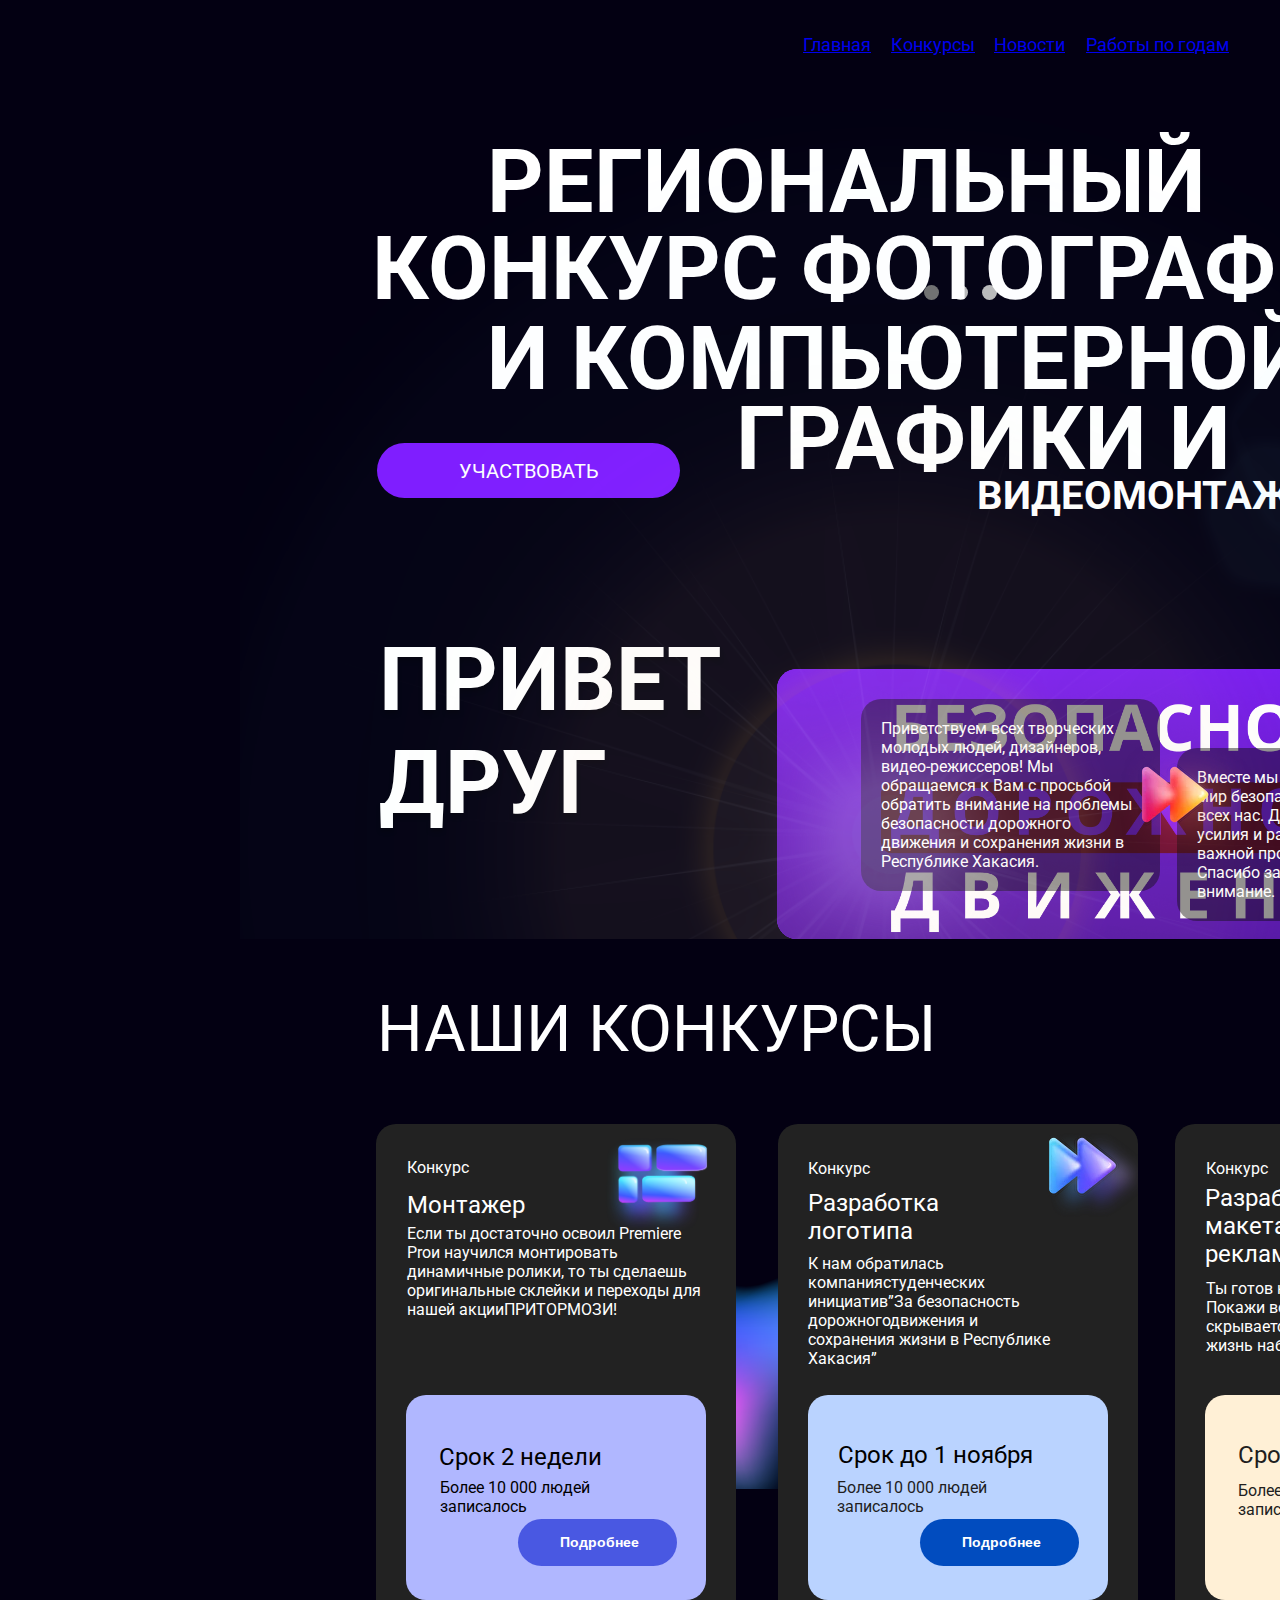
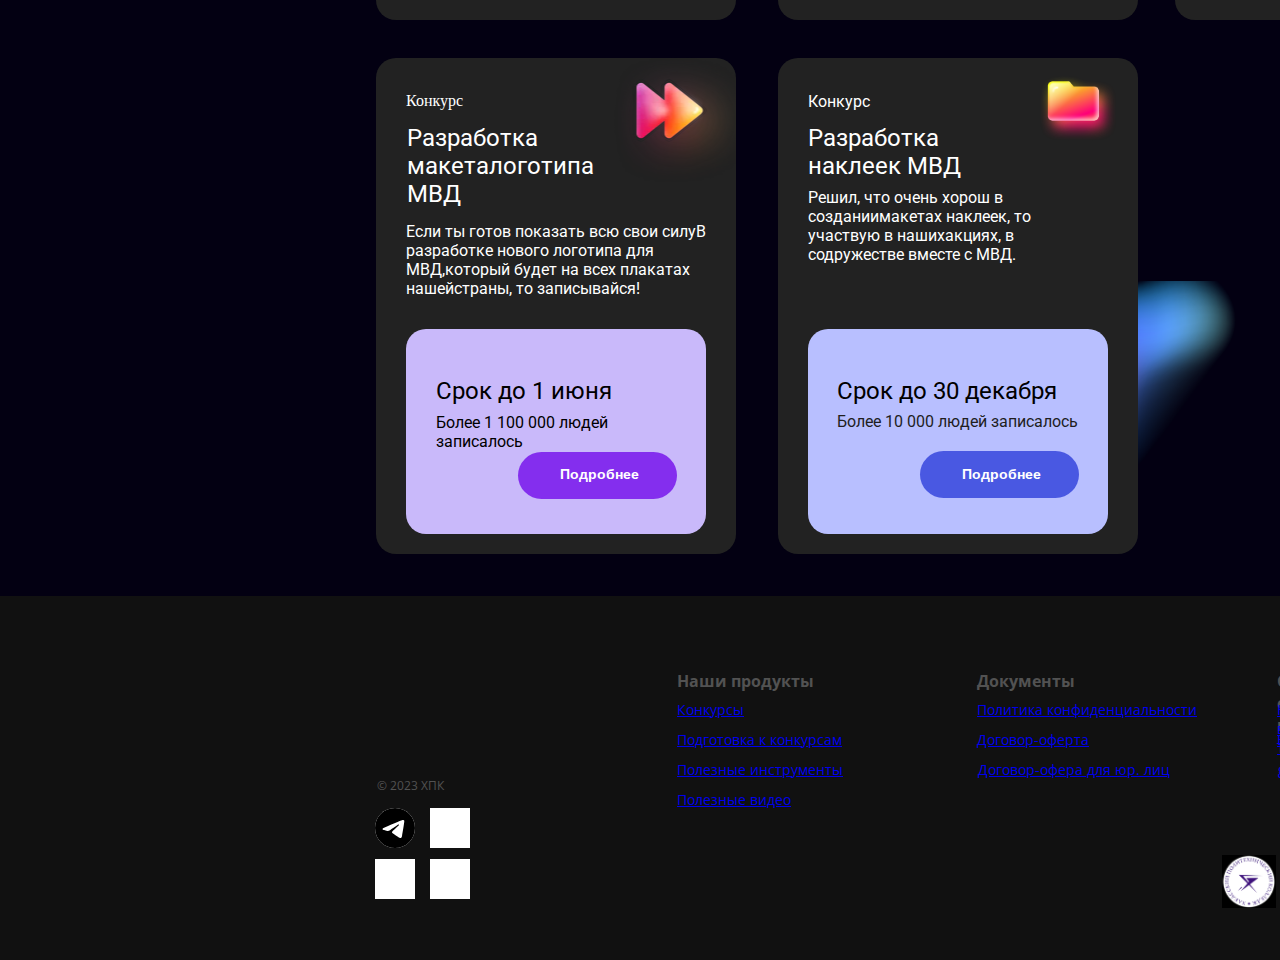
==== commit 6e4a2286: "Add files via upload" ====
--- a/index.html
+++ b/index.html
@@ -107,7 +107,13 @@
   <div class="slide"><img src="images/3.png" alt="Image 3"></div>
 </div>
 <div class="slider-block"><span class="v4_84">Приветствуем всех творческих молодых людей, дизайнеров, видео-режиссеров! Мы обращаемся к Вам с просьбой обратить внимание на проблемы безопасности дорожного движения и сохранения жизни в Республике Хакасия. </span>
-  <span class="v4_90">Вместе мы можем сделать мир безопаснее и лучше для всех нас. Давайте объединим усилия и работать над этой важной проблемой вместе! Спасибо за вашу поддержку и внимание.</span></div>
+  <span class="v4_90">Вместе мы можем сделать мир безопаснее и лучше для всех нас. Давайте объединим усилия и работать над этой важной проблемой вместе! Спасибо за вашу поддержку и внимание.</span>        <a class="next" onclick="changeSlide(1)">&#10095;</a>
+</div>
+<div class="dots">
+  <span class="dot active" onclick="setCurrentSlide(0)"></span>
+  <span class="dot" onclick="setCurrentSlide(1)"></span>
+  <span class="dot" onclick="setCurrentSlide(2)"></span>
+</div>
       <div class="blik"></div>
     </div>
     <div class="v4_94"></div><span class="v5_1857">НАШИ КОНКУРСЫ</span>
@@ -333,6 +339,24 @@
         notification.style.display = 'none';
       }, 3000);
     });
+    const dots = document.querySelectorAll('.dot');
+
+    function showSlide(index) {
+      slides.forEach((slide, i) => {
+        slide.classList.toggle('active', i === index);
+        dots[i].classList.toggle('active', i === index);
+      });
+    }
+
+    function nextSlide() {
+      currentSlide = (currentSlide + 1) % slides.length;
+      showSlide(currentSlide);
+    }
+
+    function changeSlide(n) {
+      currentSlide = (currentSlide + n + slides.length) % slides.length;
+      showSlide(currentSlide);
+    }
  </script>
 </body>
 
--- a/css/main.css
+++ b/css/main.css
@@ -244,7 +244,45 @@
   overflow: hidden;
   position: relative;
   }
-  
+.dots {
+  text-align: center;
+  margin-top: 15px;
+}
+.dot {
+  display: inline-block;
+  width: 15px;
+  height: 15px;
+  margin: 0 5px;
+  background-color: #bbb;
+  border-radius: 50%;
+  cursor: pointer;
+}
+.dot.active {
+  background-color: #717171;
+}
+.prev, .next {
+  position: absolute;
+  top: 807px;
+  left: 1546px;
+  width: auto;
+  /* margin-top: -22px; */
+  padding: 16px;
+  color: white;
+  font-weight: bold;
+  font-size: 18px;
+  transition: 0.6s ease;
+  border-radius: 0 3px 3px 0;
+  user-select: none;
+  background-color: rgba(0,0,0,0.5);
+  width: 40px;
+}
+.next {
+  right: 0;
+  border-radius: 3px 0 0 3px;
+}
+.prev:hover, .next:hover {
+  background-color: rgba(0,0,0,0.8);
+}
   h1{
     font-family: Roboto;
     font-weight: bold;
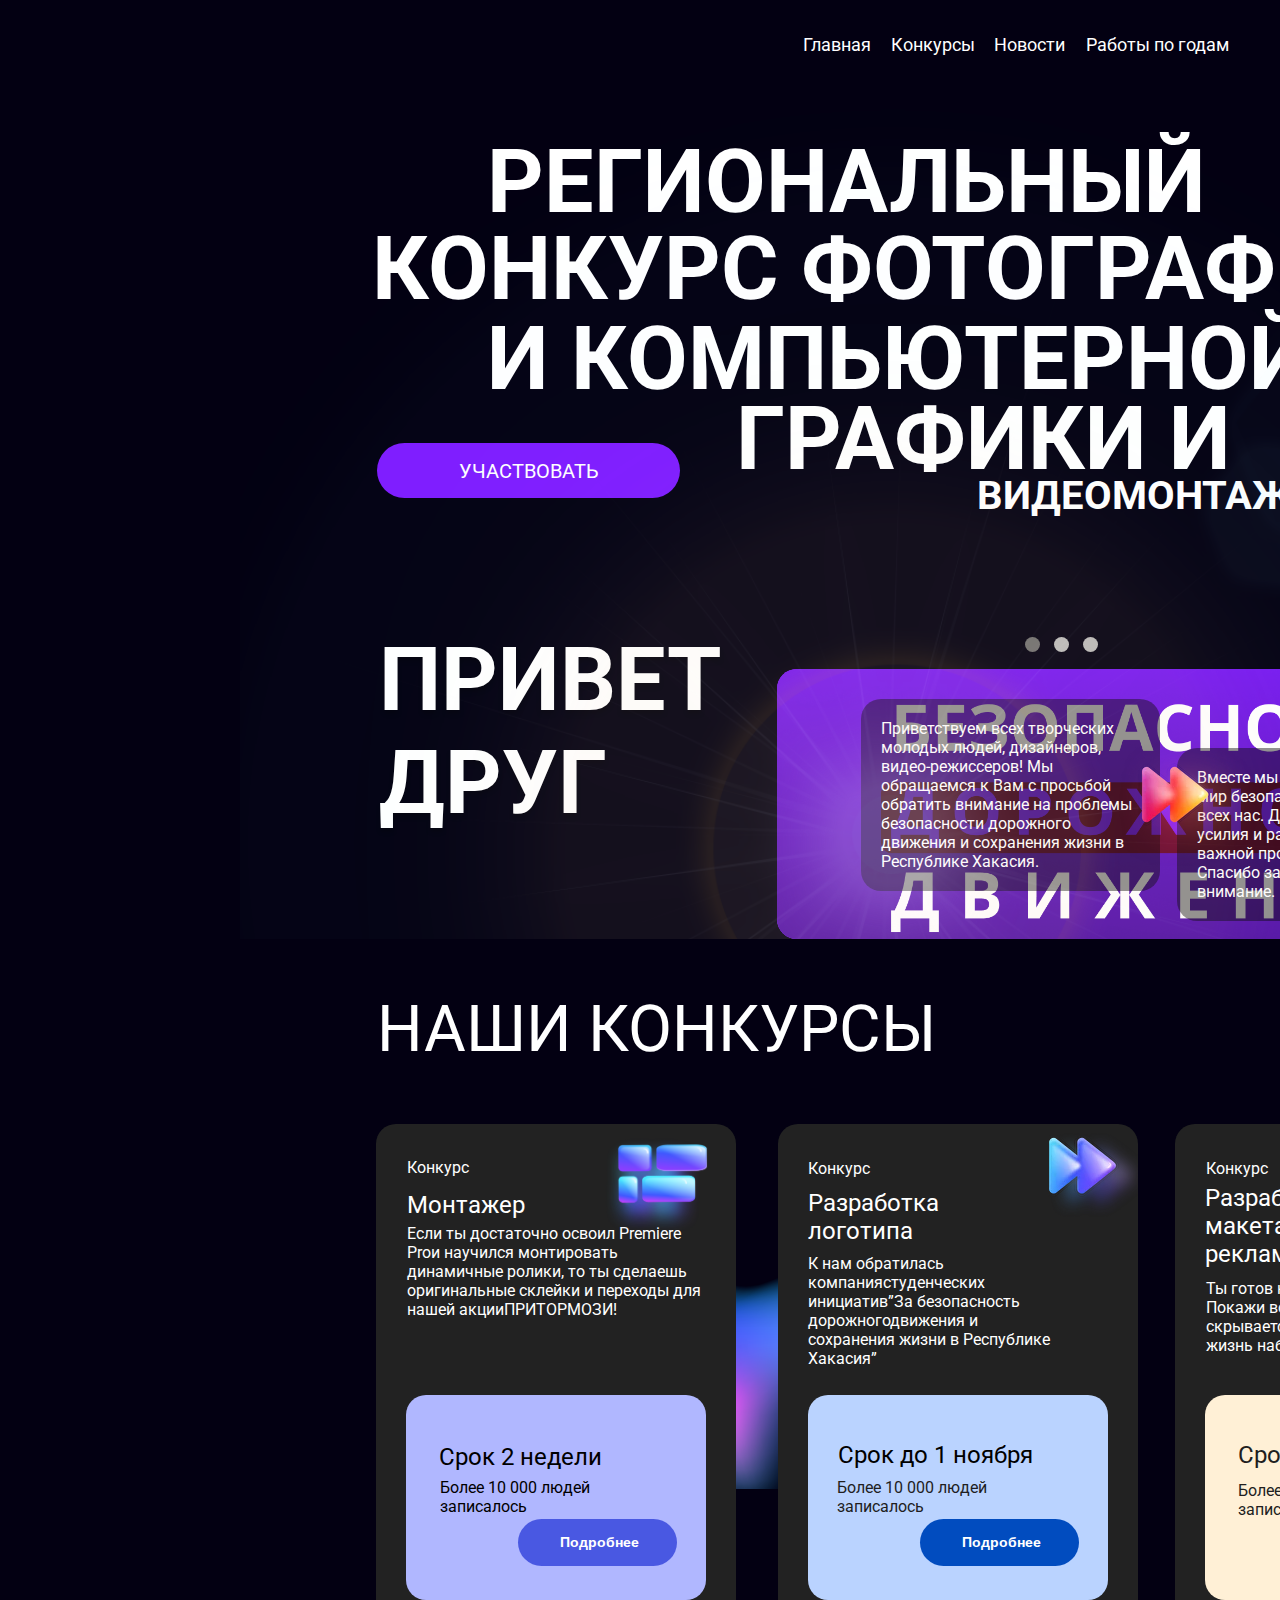
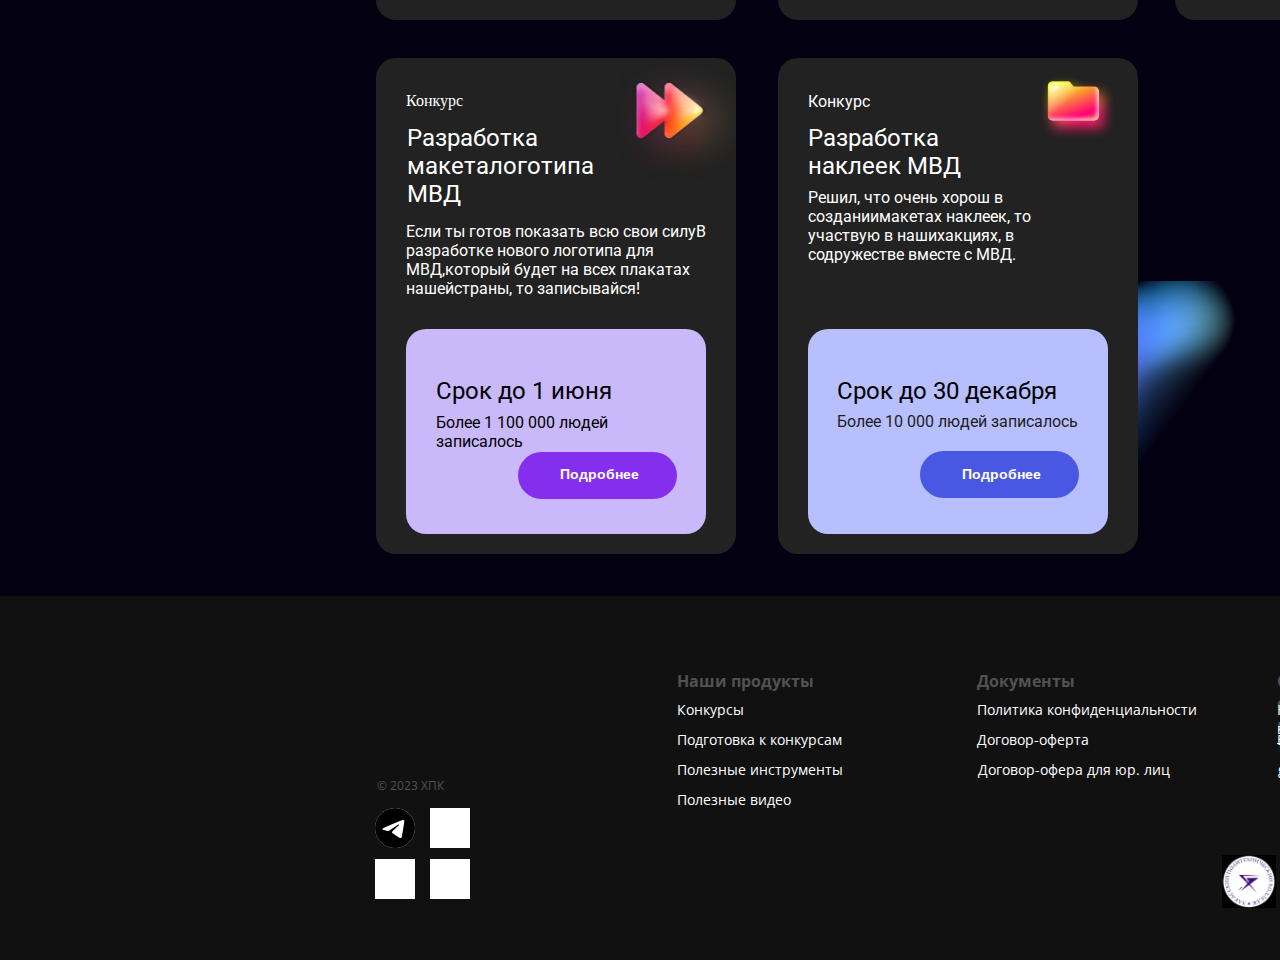
==== commit d1c16fee: "Add files via upload" ====
--- a/index.html
+++ b/index.html
@@ -17,6 +17,7 @@
         <div class="menu-item"><a href="fds.html">Конкурсы</a></div>
         <div class="menu-item"><a href="#">Новости</a></div>
         <div class="menu-item"><a href="$">Работы по годам</a></div>
+        
         <button class="bloktexta_uch" onclick="scrollToDiv()">
             <a class="text_uch">УЧАСТВОВАТЬ</a>
         </button>
@@ -116,6 +117,7 @@
 </div>
       <div class="blik"></div>
     </div>
+    
     <div class="v4_94"></div><span class="v5_1857">НАШИ КОНКУРСЫ</span>
     <div class="v4_101">
       <div class="v4_104"></div>
--- a/css/main.css
+++ b/css/main.css
@@ -1,6 +1,10 @@
 * {
   box-sizing: border-box;
   }
+  a {
+    color: #ffffff !important;
+    text-decoration: none
+  }
   span {
     display: flex;
   }
@@ -8,7 +12,50 @@
   .flex-container {
     display: flex;
   }
-  
+  .burger-menu {
+    display: none;
+    flex-direction: column;
+    cursor: pointer;
+  }
+  .burger-menu div {
+    width: 25px;
+    height: 3px;
+    background-color: white;
+    margin: 4px 0;
+  }
+  .mobile-menu {
+    display: none;
+    flex-direction: column;
+    background-color: #333;
+    position: absolute;
+    top: 50px;
+    width: 100%;
+  }
+  .mobile-menu a {
+    color: white;
+    padding: 10px;
+    text-decoration: none;
+    border-bottom: 1px solid #555;
+  }
+  .mobile-menu a:hover {
+    background-color: #555;
+  }
+  @media (max-width: 600px) {
+    .menu {
+      display: none;
+    }
+    .burger-menu {
+      display: flex;
+    }
+  }
+  @media (max-width: 600px) {
+    .menu {
+      display: none;
+    }
+    .burger-menu {
+      display: flex;
+    }
+  }
   body {
   margin: 0;
   /* padding: 0; */
@@ -244,9 +291,10 @@
   overflow: hidden;
   position: relative;
   }
-.dots {
-  text-align: center;
-  margin-top: 15px;
+  .dots {
+    text-align: center;
+    margin-top: 367px;
+    margin-left: 203px;
 }
 .dot {
   display: inline-block;
@@ -407,7 +455,7 @@
   }
   .v4_101 {
   width: 1920px;
-  height: 1114px;
+  height: 1124px;
   background: rgba(3,0,18,1);
   opacity: 1;
   position: absolute;
@@ -1655,7 +1703,7 @@
 }
 .v4_94 {
   width: 1280px;
-  height: 236px;
+  height: 256px;
   background: rgba(3, 0, 18, 1);
   opacity: 1;
   position: absolute;
@@ -1677,7 +1725,7 @@
 }
 .v4_101 {
   width: 1280px;
-  height: 1731px;
+  height: 1751px;
   background: rgba(3, 0, 18, 1);
   opacity: 1;
   position: absolute;
@@ -1687,7 +1735,7 @@
 }
 .menu {
   width: 1280px;
-  height: 942px;
+  height: 962px;
   background: rgba(3, 0, 18, 1);
   opacity: 1;
   position: relative;
@@ -1967,7 +2015,7 @@
   color: rgb(255 255 255 / 0%);
   position: absolute;
   top: 2300px;
-  left: 77px;
+  left: -277px;
   font-family: Open Sans;
   font-weight: Regular;
   font-size: 14px;
@@ -1979,7 +2027,7 @@
   color: rgb(255 255 255 / 0%);
   position: absolute;
   top: 2330px;
-  left: 77px;
+  left: -277px;
   font-family: Open Sans;
   font-weight: Regular;
   font-size: 14px;
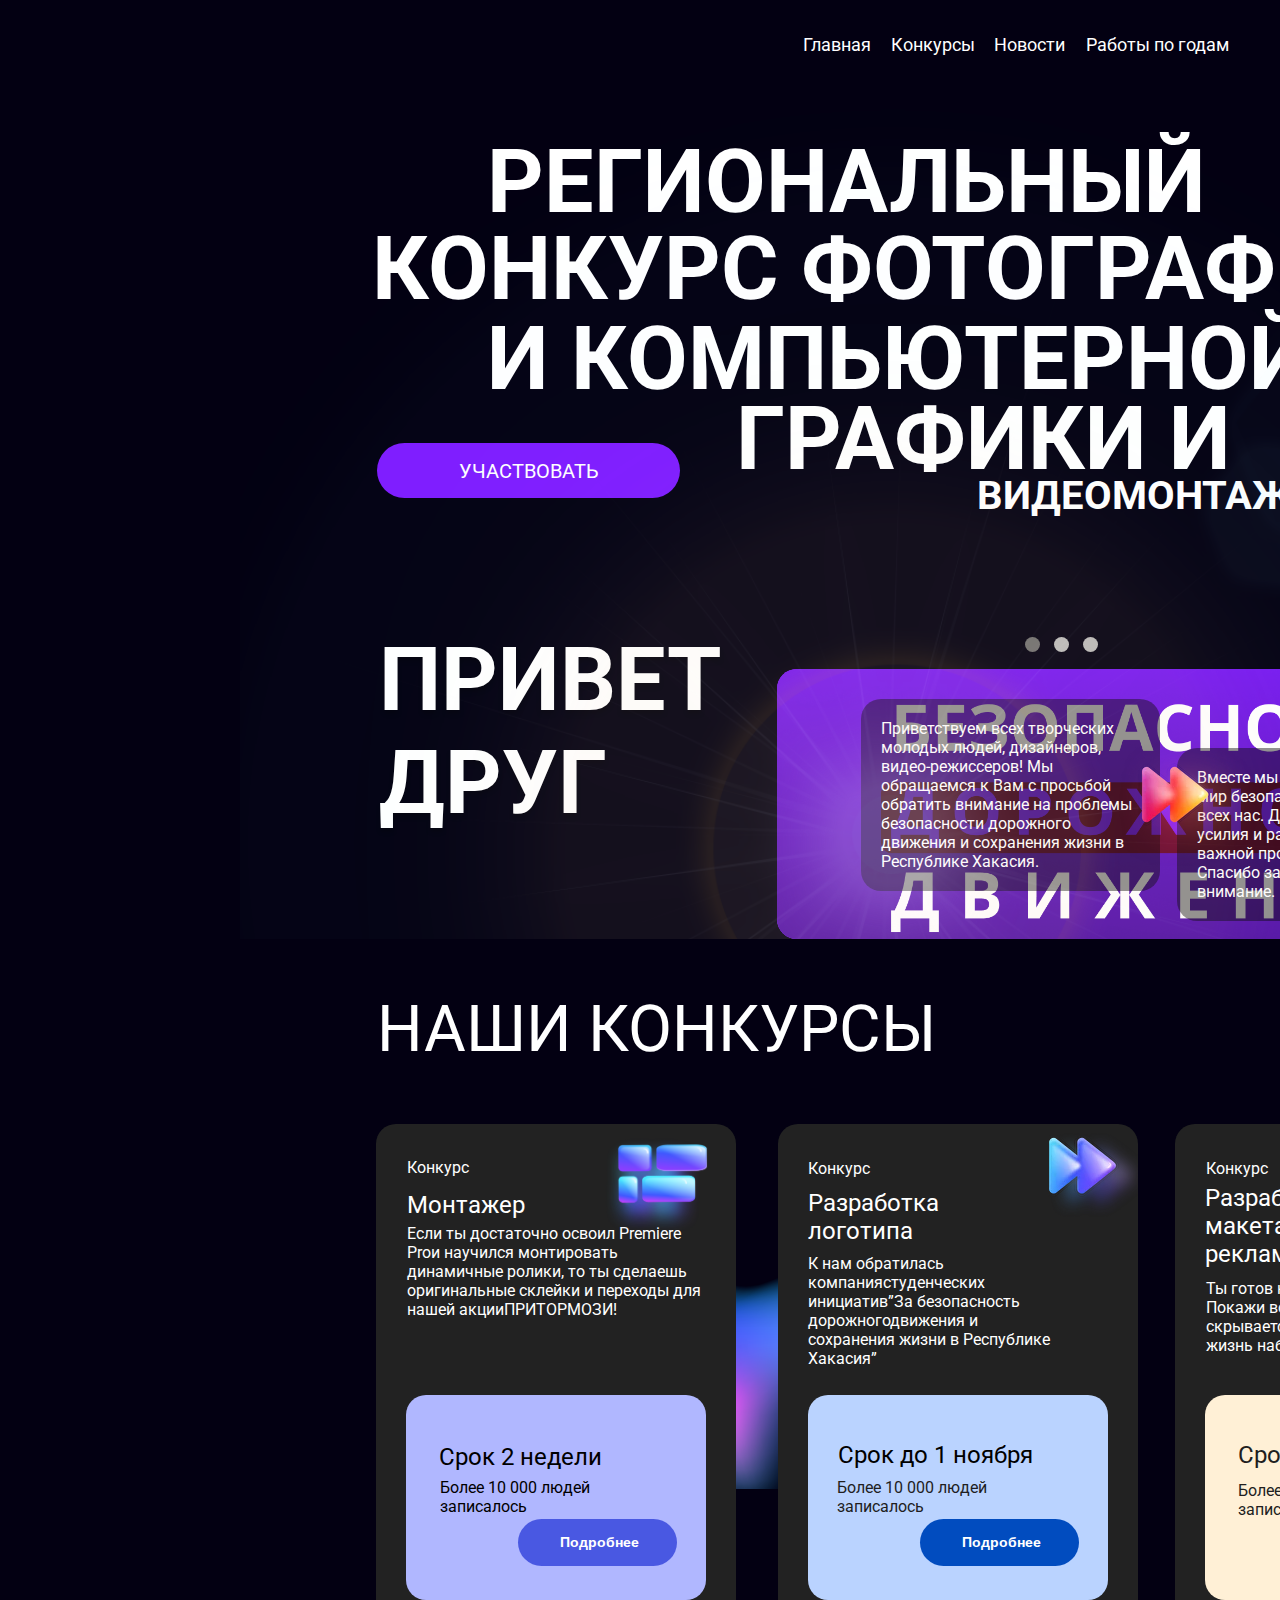
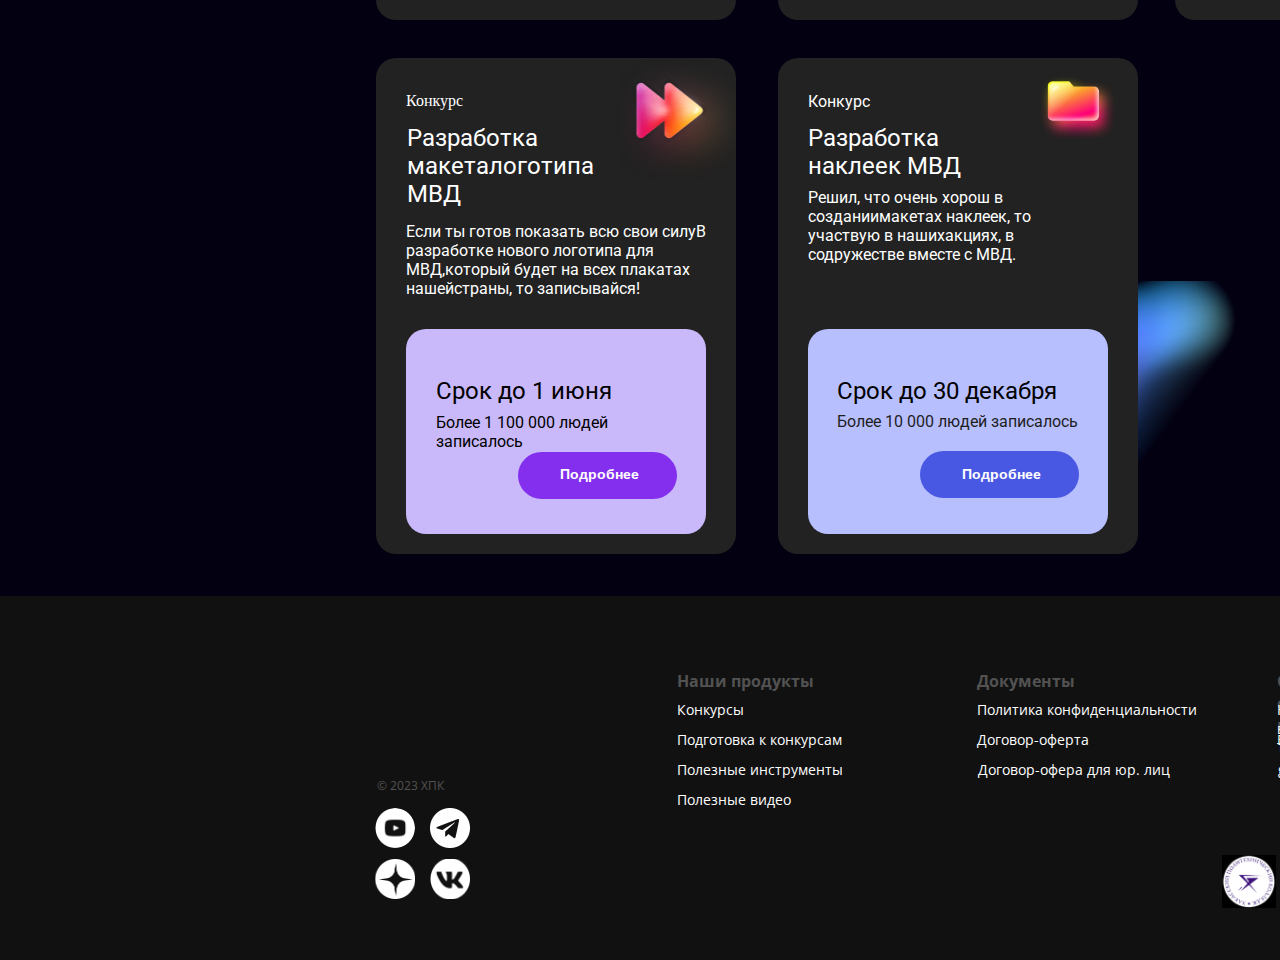
==== commit 424c380c: "Add files via upload" ====
--- a/index.html
+++ b/index.html
@@ -28,7 +28,7 @@
               <div class="modal-content">
                   <span class="close" onclick="closeLoginModal()">&times;</span>
                   <h2>Вход</h2>
-                  <form action="/login" method="POST">
+                  <form action="tyu.html" method="POST">
                       <div class="form-group">
                           <label for="phone">Телефон:</label>
                           <input type="tel" id="phone" name="phone" pattern="\+[7]{1}[0-9]{10}" title="Введите телефон в формате +7XXXXXXXXXX" required>
@@ -50,7 +50,7 @@
               <div class="modal-content">
                   <span class="close" onclick="closeRegistrationModal()">&times;</span>
                   <h2>Регистрация</h2>
-                  <form action="success.html" method="POST" onsubmit="return validateForm()">
+                  <form action="tyu.html" method="POST" onsubmit="return validateForm()">
                       <div class="form-group">
                           <label for="name">Имя:</label>
                           <input type="text" id="name" name="name" required pattern="[а-яА-ЯёЁ]+" title="Введите имя на русском языке">
@@ -231,14 +231,10 @@
     <span class="v111_96"><a href="#">Написать в Telegram</a></span>
     <span class="v111_97"><a href="#">Вакансии</a></span>
     <span class="v111_98"><a href="#">gustav_08@mail.ru</a></span>
-    <div class="v111_104"></div>
-    <div class="v111_110"></div>
-    <div class="v111_116"></div>
-    <div class="v111_122">
-      <svg xmlns="http://www.w3.org/2000/svg" width="40" height="40" fill="currentColor" class="bi bi-telegram" viewBox="0 0 16 16">
-      <path d="M16 8A8 8 0 1 1 0 8a8 8 0 0 1 16 0zM8.287 5.906c-.778.324-2.334.994-4.666 2.01-.378.15-.577.298-.595.442-.03.243.275.339.69.47l.175.055c.408.133.958.288 1.243.294.26.006.549-.1.868-.32 2.179-1.471 3.304-2.214 3.374-2.23.05-.012.12-.026.166.016.047.041.042.12.037.141-.03.129-1.227 1.241-1.846 1.817-.193.18-.33.307-.358.336a8.154 8.154 0 0 1-.188.186c-.38.366-.664.64.015 1.088.327.216.589.393.85.571.284.194.568.387.936.629.093.06.183.125.27.187.331.236.63.448.997.414.214-.02.435-.22.547-.82.265-1.417.786-4.486.906-5.751a1.426 1.426 0 0 0-.013-.315.337.337 0 0 0-.114-.217.526.526 0 0 0-.31-.093c-.3.005-.763.166-2.984 1.09z"></path>
-    </svg>
-  </div>
+    <div class="v111_104"><a href="#"></a></div>
+    <div class="v111_110"><a href="#"></a></div>
+    <div class="v111_116"><a href="#"></a></div>
+    <div class="v111_122"><a href="#"></a></div>
     <div class="v111_123"></div>
     <div class="v111_124"></div>
     <div class="icon" onclick="toggleGif()">
@@ -297,7 +293,7 @@
     function validateForm() {
     // Просто возвращаем true, так как повторное подтверждение пароля удалено
     // Перенаправляем пользователя на другую страницу
-    window.location.href = "success.html";
+    window.location.href = "tyu.html";
     return false; // Для предотвращения отправки формы
 }
 
--- a/css/main.css
+++ b/css/main.css
@@ -1367,16 +1367,23 @@
   .v111_104 {
   width: 40px;
   height: 40px;
-  background: rgba(255,255,255,1);
+
   opacity: 1;
   position: absolute;
   top: 2459px;
   left: 375px;
+  background: url(../images/ya.png);
+  background-repeat: no-repeat;
+  background-position: center center;
+  background-size: cover;
   }
   .v111_110 {
   width: 40px;
   height: 40px;
-  background: rgba(255,255,255,1);
+  background: url(../images/vk.png);
+    background-repeat: no-repeat;
+    background-position: center center;
+    background-size: cover;
   opacity: 1;
   position: absolute;
   top: 2459px;
@@ -1385,16 +1392,22 @@
   .v111_116 {
   width: 40px;
   height: 40px;
-  background: rgba(255,255,255,1);
   opacity: 1;
   position: absolute;
   top: 2408px;
   left: 430px;
+  background: url(../images/tg.png);
+    background-repeat: no-repeat;
+    background-position: center center;
+    background-size: cover;
   }
   .v111_122 {
   width: 40px;
   height: 40px;
-  background: rgba(255,255,255,1);
+  background: url(../images/yo.png);
+    background-repeat: no-repeat;
+    background-position: center center;
+    background-size: cover;
   opacity: 1;
   position: absolute;
   top: 2408px;
@@ -1844,7 +1857,10 @@
 .v111_122 {
   width: 40px;
   height: 40px;
-  background: rgb(255 255 255 / 0%);
+  background: url(../images/yo.png);
+  background-repeat: no-repeat;
+  background-position: center center;
+  background-size: cover;
   opacity: 1;
   position: absolute;
   top: 3060px;
@@ -1854,7 +1870,10 @@
 .v111_116 {
   width: 40px;
   height: 40px;
-  background: rgba(255, 255, 255, 1);
+  background: url(../images/tg.png);
+    background-repeat: no-repeat;
+    background-position: center center;
+    background-size: cover;
   opacity: 1;
   position: absolute;
   top: 3060px;
@@ -1863,7 +1882,10 @@
 .v111_110 {
   width: 40px;
   height: 40px;
-  background: rgba(255, 255, 255, 1);
+  background: url(../images/vk.png);
+    background-repeat: no-repeat;
+    background-position: center center;
+    background-size: cover;
   opacity: 1;
   position: absolute;
   top: 3060px;
@@ -1872,7 +1894,10 @@
 .v111_104 {
   width: 40px;
   height: 40px;
-  background: rgba(255, 255, 255, 1);
+  background: url(../images/ya.png);
+  background-repeat: no-repeat;
+  background-position: center center;
+  background-size: cover;
   opacity: 1;
   position: absolute;
   top: 3060px;
